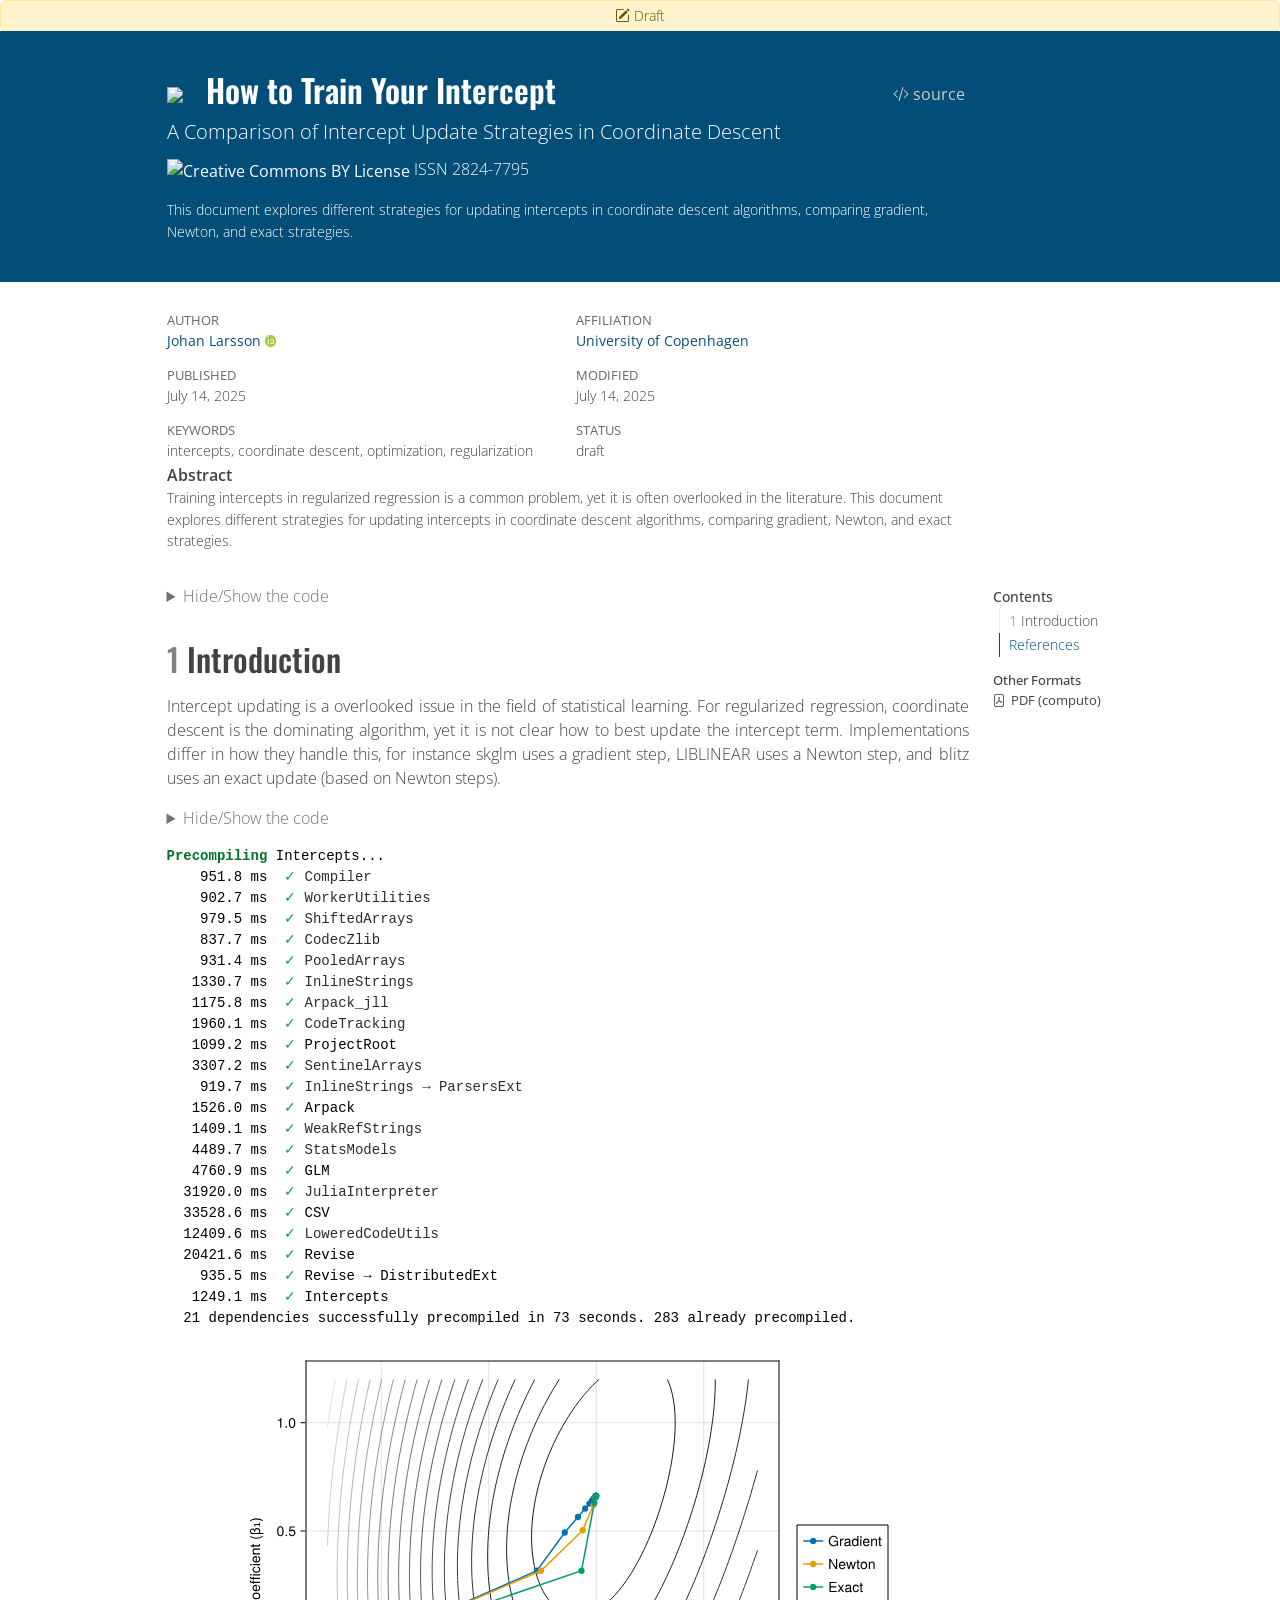
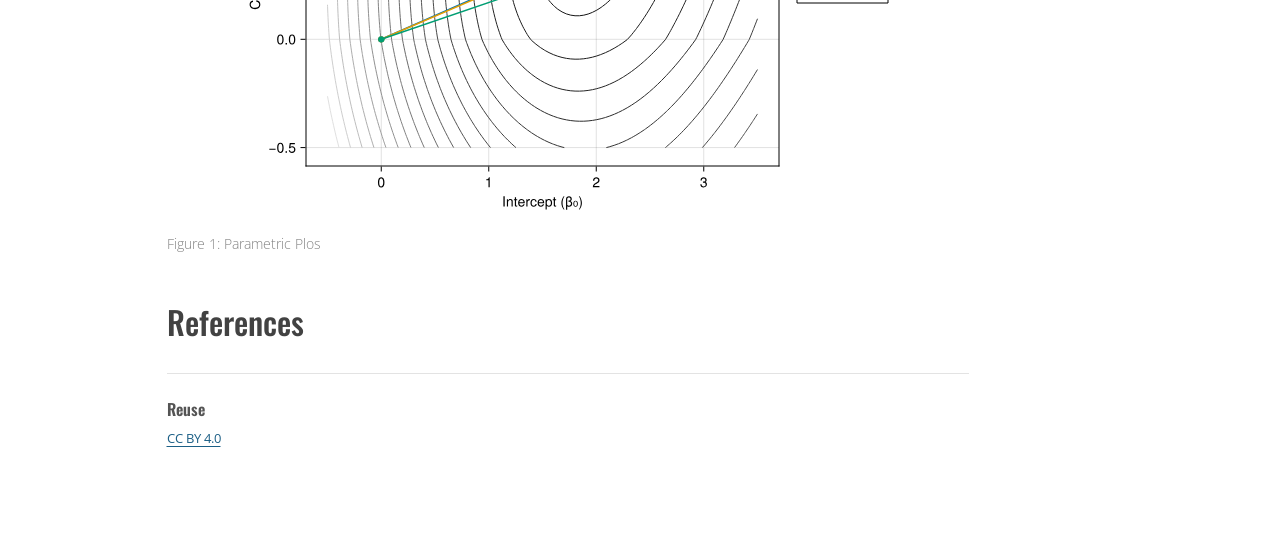
==== index.html @ a5d3935c "Built site for gh-pages" ====
<!DOCTYPE html>
<html xmlns="http://www.w3.org/1999/xhtml" lang="en" xml:lang="en"><head>

<meta charset="utf-8">
<meta name="generator" content="quarto-1.8.16">

<meta name="viewport" content="width=device-width, initial-scale=1.0, user-scalable=yes">

<meta name="author" content="Johan Larsson">
<meta name="dcterms.date" content="2025-07-14">
<meta name="keywords" content="intercepts, coordinate descent, optimization, regularization">
<meta name="description" content="This document explores different strategies for updating intercepts in coordinate descent algorithms, comparing gradient, Newton, and exact strategies.">

<title>How to Train Your Intercept</title>
<style>
code{white-space: pre-wrap;}
span.smallcaps{font-variant: small-caps;}
div.columns{display: flex; gap: min(4vw, 1.5em);}
div.column{flex: auto; overflow-x: auto;}
div.hanging-indent{margin-left: 1.5em; text-indent: -1.5em;}
ul.task-list{list-style: none;}
ul.task-list li input[type="checkbox"] {
  width: 0.8em;
  margin: 0 0.8em 0.2em -1em; /* quarto-specific, see https://github.com/quarto-dev/quarto-cli/issues/4556 */ 
  vertical-align: middle;
}
/* CSS for syntax highlighting */
html { -webkit-text-size-adjust: 100%; }
pre > code.sourceCode { white-space: pre; position: relative; }
pre > code.sourceCode > span { display: inline-block; line-height: 1.25; }
pre > code.sourceCode > span:empty { height: 1.2em; }
.sourceCode { overflow: visible; }
code.sourceCode > span { color: inherit; text-decoration: inherit; }
div.sourceCode { margin: 1em 0; }
pre.sourceCode { margin: 0; }
@media screen {
div.sourceCode { overflow: auto; }
}
@media print {
pre > code.sourceCode { white-space: pre-wrap; }
pre > code.sourceCode > span { text-indent: -5em; padding-left: 5em; }
}
pre.numberSource code
  { counter-reset: source-line 0; }
pre.numberSource code > span
  { position: relative; left: -4em; counter-increment: source-line; }
pre.numberSource code > span > a:first-child::before
  { content: counter(source-line);
    position: relative; left: -1em; text-align: right; vertical-align: baseline;
    border: none; display: inline-block;
    -webkit-touch-callout: none; -webkit-user-select: none;
    -khtml-user-select: none; -moz-user-select: none;
    -ms-user-select: none; user-select: none;
    padding: 0 4px; width: 4em;
  }
pre.numberSource { margin-left: 3em;  padding-left: 4px; }
div.sourceCode
  {   }
@media screen {
pre > code.sourceCode > span > a:first-child::before { text-decoration: underline; }
}
/* CSS for citations */
div.csl-bib-body { }
div.csl-entry {
  clear: both;
}
.hanging-indent div.csl-entry {
  margin-left:2em;
  text-indent:-2em;
}
div.csl-left-margin {
  min-width:2em;
  float:left;
}
div.csl-right-inline {
  margin-left:2em;
  padding-left:1em;
}
div.csl-indent {
  margin-left: 2em;
}</style>


<script src="intercepts_files/libs/clipboard/clipboard.min.js"></script>
<script src="intercepts_files/libs/quarto-html/quarto.js" type="module"></script>
<script src="intercepts_files/libs/quarto-html/tabsets/tabsets.js" type="module"></script>
<script src="intercepts_files/libs/quarto-html/axe/axe-check.js" type="module"></script>
<script src="intercepts_files/libs/quarto-html/popper.min.js"></script>
<script src="intercepts_files/libs/quarto-html/tippy.umd.min.js"></script>
<script src="intercepts_files/libs/quarto-html/anchor.min.js"></script>
<link href="intercepts_files/libs/quarto-html/tippy.css" rel="stylesheet">
<link href="intercepts_files/libs/quarto-html/quarto-syntax-highlighting-48a67b8a3f4081896fa7798b81e7b76c.css" rel="stylesheet" id="quarto-text-highlighting-styles">
<script src="intercepts_files/libs/bootstrap/bootstrap.min.js"></script>
<link href="intercepts_files/libs/bootstrap/bootstrap-icons.css" rel="stylesheet">
<link href="intercepts_files/libs/bootstrap/bootstrap-320991a77a9b59430931c04b4b87aa95.min.css" rel="stylesheet" append-hash="true" id="quarto-bootstrap" data-mode="light">
<script src="intercepts_files/libs/quarto-contrib/pseudocode-2.4.1/pseudocode.min.js"></script>
<link href="intercepts_files/libs/quarto-contrib/pseudocode-2.4.1/pseudocode.min.css" rel="stylesheet">
<style>

      .quarto-title-block .quarto-title-banner h1,
      .quarto-title-block .quarto-title-banner h2,
      .quarto-title-block .quarto-title-banner h3,
      .quarto-title-block .quarto-title-banner h4,
      .quarto-title-block .quarto-title-banner h5,
      .quarto-title-block .quarto-title-banner h6
      {
        color: #FFFFFF;
      }

      .quarto-title-block .quarto-title-banner {
        color: #FFFFFF;
background: #034E79;
      }
</style>
<meta name="quarto:status" content="draft">


</head>

<body class="quarto-light"><div id="quarto-draft-alert" class="alert alert-warning"><i class="bi bi-pencil-square"></i>Draft</div>

<header id="title-block-header" class="quarto-title-block default page-columns page-full">
  
  <div class="quarto-title-banner page-columns page-full">
    <div class="quarto-title column-body">
      <div class="quarto-title-block"><div><h1 class="title"><a href="https://computo-journal.org">
        <img src="logo_notext_white.png" height="60px">
      </a> &nbsp; How to Train Your Intercept</h1><button type="button" class="btn code-tools-button" id="quarto-code-tools-source"><i class="bi"></i> source</button></div></div>
            <p class="subtitle lead">A Comparison of Intercept Update Strategies in Coordinate Descent</p>
            <p><a href="http://creativecommons.org/licenses/by/4.0/"><img src="https://i.creativecommons.org/l/by/4.0/80x15.png" alt="Creative Commons BY License"></a>
ISSN 2824-7795</p>
            <div>
        <div class="description">
          <p>This document explores different strategies for updating intercepts in coordinate descent algorithms, comparing gradient, Newton, and exact strategies.</p>
        </div>
      </div>
                </div>
  </div>
    
    <div class="quarto-title-meta-author">
      <div class="quarto-title-meta-heading">Author</div>
      <div class="quarto-title-meta-heading">Affiliation</div>
          
          <div class="quarto-title-meta-contents">
        <a href="https://jolars.co">Johan Larsson</a> <a href="https://orcid.org/0000-0000-0000-0000" class="quarto-title-author-orcid"> <img src="[data-uri]"></a>
      </div>
          
          <div class="quarto-title-meta-contents">
              <p class="affiliation">
                  <a href="https://someplace.themoon.org">
                  University of Copenhagen
                  </a>
                </p>
            </div>
        </div>
                    
  <div class="quarto-title-meta">
                                
      <div>
      <div class="quarto-title-meta-heading">Published</div>
      <div class="quarto-title-meta-contents">
        <p class="date">July 14, 2025</p>
      </div>
    </div>
                                    
      <div>
      <div class="quarto-title-meta-heading">Modified</div>
      <div class="quarto-title-meta-contents">
        <p class="date-modified">July 14, 2025</p>
      </div>
    </div>
      
                  
      <div>
      <div class="quarto-title-meta-heading">Keywords</div>
      <div class="quarto-title-meta-contents">
        <p class="date">intercepts, coordinate descent, optimization, regularization</p>
      </div>
    </div>
    
    <div>
      <div class="quarto-title-meta-heading">Status</div>
      <div class="quarto-title-meta-contents">
              <p class="date">draft</p>
                  </div>
    </div>

  </div>
                                                
  <div>
    <div class="abstract">
    <div class="abstract-title">Abstract</div>
      <p>Training intercepts in regularized regression is a common problem, yet it is often overlooked in the literature. This document explores different strategies for updating intercepts in coordinate descent algorithms, comparing gradient, Newton, and exact strategies.</p>
    </div>
  </div>

  </header><div id="quarto-content" class="page-columns page-rows-contents page-layout-article">
<div id="quarto-margin-sidebar" class="sidebar margin-sidebar">
  <nav id="TOC" role="doc-toc" class="toc-active">
    <h2 id="toc-title">Contents</h2>
   
  <ul>
  <li><a href="#introduction" id="toc-introduction" class="nav-link active" data-scroll-target="#introduction"><span class="header-section-number">1</span> Introduction</a></li>
  <li><a href="#references" id="toc-references" class="nav-link" data-scroll-target="#references">References</a></li>
  </ul>
<div class="quarto-alternate-formats"><h2>Other Formats</h2><ul><li><a href="intercepts.pdf"><i class="bi bi-file-pdf"></i>PDF (computo)</a></li></ul></div></nav>
</div>
<main class="content quarto-banner-title-block" id="quarto-document-content">




<div id="setup" class="cell" data-execution_count="1">
<details class="code-fold">
<summary>Hide/Show the code</summary>
<div class="code-copy-outer-scaffold"><div class="sourceCode cell-code" id="cb1"><pre class="sourceCode julia code-with-copy"><code class="sourceCode julia"><span id="cb1-1"><a href="#cb1-1" aria-hidden="true" tabindex="-1"></a><span class="im">using</span> <span class="bu">CairoMakie</span></span>
<span id="cb1-2"><a href="#cb1-2" aria-hidden="true" tabindex="-1"></a><span class="im">using</span> <span class="bu">Random</span></span>
<span id="cb1-3"><a href="#cb1-3" aria-hidden="true" tabindex="-1"></a></span>
<span id="cb1-4"><a href="#cb1-4" aria-hidden="true" tabindex="-1"></a><span class="bu">Random</span>.<span class="fu">seed!</span>(<span class="fl">14</span>)</span></code></pre></div><button title="Copy to Clipboard" class="code-copy-button"><i class="bi"></i></button></div>
</details>
</div>
<section id="introduction" class="level1" data-number="1">
<h1 data-number="1"><span class="header-section-number">1</span> Introduction</h1>
<p>Intercept updating is a overlooked issue in the field of statistical learning. For regularized regression, coordinate descent is the dominating algorithm, yet it is not clear how to best update the intercept term. Implementations differ in how they handle this, for instance skglm uses a gradient step, LIBLINEAR uses a Newton step, and blitz uses an exact update (based on Newton steps).</p>
<div id="cell-fig-parametric" class="cell" data-fig-show="true" data-execution_count="1">
<details class="code-fold">
<summary>Hide/Show the code</summary>
<div class="code-copy-outer-scaffold"><div class="sourceCode cell-code" id="cb2"><pre class="sourceCode julia code-with-copy"><code class="sourceCode julia"><span id="cb2-1"><a href="#cb2-1" aria-hidden="true" tabindex="-1"></a><span class="im">using</span> <span class="bu">Intercepts</span></span>
<span id="cb2-2"><a href="#cb2-2" aria-hidden="true" tabindex="-1"></a><span class="im">using</span> <span class="bu">GLM</span></span>
<span id="cb2-3"><a href="#cb2-3" aria-hidden="true" tabindex="-1"></a><span class="im">using</span> <span class="bu">LinearAlgebra</span></span>
<span id="cb2-4"><a href="#cb2-4" aria-hidden="true" tabindex="-1"></a></span>
<span id="cb2-5"><a href="#cb2-5" aria-hidden="true" tabindex="-1"></a><span class="bu">Random</span>.<span class="fu">seed!</span>(<span class="fl">134</span>)</span>
<span id="cb2-6"><a href="#cb2-6" aria-hidden="true" tabindex="-1"></a>n <span class="op">=</span> <span class="fl">100</span></span>
<span id="cb2-7"><a href="#cb2-7" aria-hidden="true" tabindex="-1"></a>p <span class="op">=</span> <span class="fl">1</span></span>
<span id="cb2-8"><a href="#cb2-8" aria-hidden="true" tabindex="-1"></a>k <span class="op">=</span> <span class="fl">10</span></span>
<span id="cb2-9"><a href="#cb2-9" aria-hidden="true" tabindex="-1"></a>μ<span class="fl">0</span> <span class="op">=</span> <span class="fl">0.9</span></span>
<span id="cb2-10"><a href="#cb2-10" aria-hidden="true" tabindex="-1"></a></span>
<span id="cb2-11"><a href="#cb2-11" aria-hidden="true" tabindex="-1"></a>X, y <span class="op">=</span> <span class="fu">generatedata</span>(</span>
<span id="cb2-12"><a href="#cb2-12" aria-hidden="true" tabindex="-1"></a>  n, p; response<span class="op">=:</span>binomial, μ<span class="fl">0</span><span class="op">=</span>μ<span class="fl">0</span>, x_type<span class="op">=:</span>normal, x_density<span class="op">=</span><span class="fl">0.9</span>, ρ<span class="op">=</span><span class="fl">0.99</span>, s<span class="op">=</span>k, amplitude<span class="op">=</span><span class="fl">1</span>,</span>
<span id="cb2-13"><a href="#cb2-13" aria-hidden="true" tabindex="-1"></a>)</span>
<span id="cb2-14"><a href="#cb2-14" aria-hidden="true" tabindex="-1"></a></span>
<span id="cb2-15"><a href="#cb2-15" aria-hidden="true" tabindex="-1"></a>strategies <span class="op">=</span> [</span>
<span id="cb2-16"><a href="#cb2-16" aria-hidden="true" tabindex="-1"></a>  (strategy<span class="op">=</span><span class="fu">GradientStrategy</span>(), name<span class="op">=</span><span class="st">"Gradient"</span>),</span>
<span id="cb2-17"><a href="#cb2-17" aria-hidden="true" tabindex="-1"></a>  (strategy<span class="op">=</span><span class="fu">NewtonStrategy</span>(), name<span class="op">=</span><span class="st">"Newton"</span>),</span>
<span id="cb2-18"><a href="#cb2-18" aria-hidden="true" tabindex="-1"></a>  (strategy<span class="op">=</span><span class="fu">ExactStrategy</span>(), name<span class="op">=</span><span class="st">"Exact"</span>)</span>
<span id="cb2-19"><a href="#cb2-19" aria-hidden="true" tabindex="-1"></a>]</span>
<span id="cb2-20"><a href="#cb2-20" aria-hidden="true" tabindex="-1"></a></span>
<span id="cb2-21"><a href="#cb2-21" aria-hidden="true" tabindex="-1"></a>reg <span class="op">=</span> <span class="fl">0.2</span></span>
<span id="cb2-22"><a href="#cb2-22" aria-hidden="true" tabindex="-1"></a></span>
<span id="cb2-23"><a href="#cb2-23" aria-hidden="true" tabindex="-1"></a>results <span class="op">=</span> [</span>
<span id="cb2-24"><a href="#cb2-24" aria-hidden="true" tabindex="-1"></a>  <span class="fu">cdsolver</span>(</span>
<span id="cb2-25"><a href="#cb2-25" aria-hidden="true" tabindex="-1"></a>    X,</span>
<span id="cb2-26"><a href="#cb2-26" aria-hidden="true" tabindex="-1"></a>    y,</span>
<span id="cb2-27"><a href="#cb2-27" aria-hidden="true" tabindex="-1"></a>    reg,</span>
<span id="cb2-28"><a href="#cb2-28" aria-hidden="true" tabindex="-1"></a>    lossfun<span class="op">=</span><span class="fu">Logistic</span>(),</span>
<span id="cb2-29"><a href="#cb2-29" aria-hidden="true" tabindex="-1"></a>    intercept_strategy<span class="op">=</span>s.strategy,</span>
<span id="cb2-30"><a href="#cb2-30" aria-hidden="true" tabindex="-1"></a>    save_history<span class="op">=</span><span class="cn">true</span>,</span>
<span id="cb2-31"><a href="#cb2-31" aria-hidden="true" tabindex="-1"></a>  ) for s <span class="kw">in</span> strategies</span>
<span id="cb2-32"><a href="#cb2-32" aria-hidden="true" tabindex="-1"></a>]</span>
<span id="cb2-33"><a href="#cb2-33" aria-hidden="true" tabindex="-1"></a></span>
<span id="cb2-34"><a href="#cb2-34" aria-hidden="true" tabindex="-1"></a>λ <span class="op">=</span> results[<span class="fl">1</span>].λ</span>
<span id="cb2-35"><a href="#cb2-35" aria-hidden="true" tabindex="-1"></a></span>
<span id="cb2-36"><a href="#cb2-36" aria-hidden="true" tabindex="-1"></a>β<span class="fl">0</span> <span class="op">=</span> <span class="fu">range</span>(<span class="op">-</span><span class="fl">0.5</span>, <span class="fl">3.5</span>, length<span class="op">=</span><span class="fl">100</span>)</span>
<span id="cb2-37"><a href="#cb2-37" aria-hidden="true" tabindex="-1"></a>β <span class="op">=</span> <span class="fu">range</span>(<span class="op">-</span><span class="fl">0.5</span>, <span class="fl">1.2</span>, length<span class="op">=</span><span class="fl">100</span>)</span>
<span id="cb2-38"><a href="#cb2-38" aria-hidden="true" tabindex="-1"></a>grid <span class="op">=</span> [(b0, b) for b0 <span class="kw">in</span> β<span class="fl">0</span>, b <span class="kw">in</span> β]</span>
<span id="cb2-39"><a href="#cb2-39" aria-hidden="true" tabindex="-1"></a></span>
<span id="cb2-40"><a href="#cb2-40" aria-hidden="true" tabindex="-1"></a>primal_values <span class="op">=</span> <span class="fu">zeros</span>(<span class="fu">size</span>(grid))</span>
<span id="cb2-41"><a href="#cb2-41" aria-hidden="true" tabindex="-1"></a></span>
<span id="cb2-42"><a href="#cb2-42" aria-hidden="true" tabindex="-1"></a><span class="cf">for</span> (i, (b0, b)) <span class="kw">in</span> <span class="fu">enumerate</span>(grid)</span>
<span id="cb2-43"><a href="#cb2-43" aria-hidden="true" tabindex="-1"></a>  η <span class="op">=</span> b0 <span class="op">.+</span> X[<span class="op">:</span>, <span class="fl">1</span>] <span class="op">*</span> b</span>
<span id="cb2-44"><a href="#cb2-44" aria-hidden="true" tabindex="-1"></a>  primal_values[i] <span class="op">=</span> <span class="fu">loss</span>(<span class="fu">Logistic</span>(), η, y) <span class="op">+</span> λ <span class="op">*</span> <span class="fu">abs</span>(b)</span>
<span id="cb2-45"><a href="#cb2-45" aria-hidden="true" tabindex="-1"></a><span class="cf">end</span></span>
<span id="cb2-46"><a href="#cb2-46" aria-hidden="true" tabindex="-1"></a></span>
<span id="cb2-47"><a href="#cb2-47" aria-hidden="true" tabindex="-1"></a>fig <span class="op">=</span> <span class="fu">Figure</span>()</span>
<span id="cb2-48"><a href="#cb2-48" aria-hidden="true" tabindex="-1"></a>ax <span class="op">=</span> <span class="fu">Axis</span>(</span>
<span id="cb2-49"><a href="#cb2-49" aria-hidden="true" tabindex="-1"></a>  fig[<span class="fl">1</span>, <span class="fl">1</span>],</span>
<span id="cb2-50"><a href="#cb2-50" aria-hidden="true" tabindex="-1"></a>  xlabel<span class="op">=</span><span class="st">"Intercept (β₀)"</span>,</span>
<span id="cb2-51"><a href="#cb2-51" aria-hidden="true" tabindex="-1"></a>  ylabel<span class="op">=</span><span class="st">"Coefficient (β₁)"</span>,</span>
<span id="cb2-52"><a href="#cb2-52" aria-hidden="true" tabindex="-1"></a>)</span>
<span id="cb2-53"><a href="#cb2-53" aria-hidden="true" tabindex="-1"></a></span>
<span id="cb2-54"><a href="#cb2-54" aria-hidden="true" tabindex="-1"></a>levels <span class="op">=</span> <span class="fu">geomspace</span>(<span class="fu">minimum</span>(primal_values), <span class="fu">maximum</span>(primal_values), <span class="fl">20</span>)</span>
<span id="cb2-55"><a href="#cb2-55" aria-hidden="true" tabindex="-1"></a></span>
<span id="cb2-56"><a href="#cb2-56" aria-hidden="true" tabindex="-1"></a><span class="fu">contour!</span>(β<span class="fl">0</span>, β, primal_values, levels<span class="op">=</span>levels, colormap<span class="op">=:</span>grays)</span>
<span id="cb2-57"><a href="#cb2-57" aria-hidden="true" tabindex="-1"></a></span>
<span id="cb2-58"><a href="#cb2-58" aria-hidden="true" tabindex="-1"></a><span class="cf">for</span> (res, s) <span class="kw">in</span> <span class="fu">zip</span>(results, strategies)</span>
<span id="cb2-59"><a href="#cb2-59" aria-hidden="true" tabindex="-1"></a>  <span class="fu">scatterlines!</span>(res.intercepts, <span class="fu">dropdims</span>(res.coefs, dims<span class="op">=</span><span class="fl">1</span>), label<span class="op">=</span>s.name)</span>
<span id="cb2-60"><a href="#cb2-60" aria-hidden="true" tabindex="-1"></a><span class="cf">end</span></span>
<span id="cb2-61"><a href="#cb2-61" aria-hidden="true" tabindex="-1"></a></span>
<span id="cb2-62"><a href="#cb2-62" aria-hidden="true" tabindex="-1"></a>fig[<span class="fl">1</span>, <span class="fl">2</span>] <span class="op">=</span> <span class="fu">Legend</span>(fig, ax)</span>
<span id="cb2-63"><a href="#cb2-63" aria-hidden="true" tabindex="-1"></a></span>
<span id="cb2-64"><a href="#cb2-64" aria-hidden="true" tabindex="-1"></a>fig</span></code></pre></div><button title="Copy to Clipboard" class="code-copy-button"><i class="bi"></i></button></div>
</details>
<div class="cell-output cell-output-stdout">
<div class="ansi-escaped-output">
<pre><span class="ansi-bright-green-fg ansi-bold">Precompiling</span> Intercepts...
    951.8 ms<span class="ansi-green-fg">  ✓ </span><span class="ansi-bright-black-fg">Compiler</span>
    902.7 ms<span class="ansi-green-fg">  ✓ </span><span class="ansi-bright-black-fg">WorkerUtilities</span>
    979.5 ms<span class="ansi-green-fg">  ✓ </span><span class="ansi-bright-black-fg">ShiftedArrays</span>
    837.7 ms<span class="ansi-green-fg">  ✓ </span><span class="ansi-bright-black-fg">CodecZlib</span>
    931.4 ms<span class="ansi-green-fg">  ✓ </span><span class="ansi-bright-black-fg">PooledArrays</span>
   1330.7 ms<span class="ansi-green-fg">  ✓ </span><span class="ansi-bright-black-fg">InlineStrings</span>
   1175.8 ms<span class="ansi-green-fg">  ✓ </span><span class="ansi-bright-black-fg">Arpack_jll</span>
   1960.1 ms<span class="ansi-green-fg">  ✓ </span><span class="ansi-bright-black-fg">CodeTracking</span>
   1099.2 ms<span class="ansi-green-fg">  ✓ </span>ProjectRoot
   3307.2 ms<span class="ansi-green-fg">  ✓ </span><span class="ansi-bright-black-fg">SentinelArrays</span>
    919.7 ms<span class="ansi-green-fg">  ✓ </span><span class="ansi-bright-black-fg">InlineStrings → ParsersExt</span>
   1526.0 ms<span class="ansi-green-fg">  ✓ </span>Arpack
   1409.1 ms<span class="ansi-green-fg">  ✓ </span><span class="ansi-bright-black-fg">WeakRefStrings</span>
   4489.7 ms<span class="ansi-green-fg">  ✓ </span><span class="ansi-bright-black-fg">StatsModels</span>
   4760.9 ms<span class="ansi-green-fg">  ✓ </span>GLM
  31920.0 ms<span class="ansi-green-fg">  ✓ </span><span class="ansi-bright-black-fg">JuliaInterpreter</span>
  33528.6 ms<span class="ansi-green-fg">  ✓ </span>CSV
  12409.6 ms<span class="ansi-green-fg">  ✓ </span><span class="ansi-bright-black-fg">LoweredCodeUtils</span>
  20421.6 ms<span class="ansi-green-fg">  ✓ </span>Revise
    935.5 ms<span class="ansi-green-fg">  ✓ </span>Revise → DistributedExt
   1249.1 ms<span class="ansi-green-fg">  ✓ </span>Intercepts
  21 dependencies successfully precompiled in 73 seconds. 283 already precompiled.
</pre>
</div>
</div>
<div class="cell-output cell-output-display" data-execution_count="1">
<div id="fig-parametric" class="quarto-float quarto-figure quarto-figure-center anchored">
<figure class="quarto-float quarto-float-fig figure">
<div aria-describedby="fig-parametric-caption-0ceaefa1-69ba-4598-a22c-09a6ac19f8ca">
<img src="intercepts_files/figure-html/fig-parametric-output-2.svg" class="img-fluid figure-img">
</div>
<figcaption class="quarto-float-caption-bottom quarto-float-caption quarto-float-fig" id="fig-parametric-caption-0ceaefa1-69ba-4598-a22c-09a6ac19f8ca">
Figure&nbsp;1: Parametric Plos
</figcaption>
</figure>
</div>
</div>
</div>
</section>
<section id="references" class="level1 unnumbered">
<h1 class="unnumbered">References</h1>
<div id="refs" role="list">

</div>
<!-- -->

</section>

<div id="quarto-appendix" class="default"><section class="quarto-appendix-contents" id="quarto-reuse"><h2 class="anchored quarto-appendix-heading">Reuse</h2><div class="quarto-appendix-contents"><div><a rel="license" href="https://creativecommons.org/licenses/by/4.0/">CC BY 4.0</a></div></div></section></div></main>
<!-- /main column -->
<script id="quarto-html-after-body" type="application/javascript">
  window.document.addEventListener("DOMContentLoaded", function (event) {
    const icon = "";
    const anchorJS = new window.AnchorJS();
    anchorJS.options = {
      placement: 'right',
      icon: icon
    };
    anchorJS.add('.anchored');
    const isCodeAnnotation = (el) => {
      for (const clz of el.classList) {
        if (clz.startsWith('code-annotation-')) {                     
          return true;
        }
      }
      return false;
    }
    const onCopySuccess = function(e) {
      // button target
      const button = e.trigger;
      // don't keep focus
      button.blur();
      // flash "checked"
      button.classList.add('code-copy-button-checked');
      var currentTitle = button.getAttribute("title");
      button.setAttribute("title", "Copied!");
      let tooltip;
      if (window.bootstrap) {
        button.setAttribute("data-bs-toggle", "tooltip");
        button.setAttribute("data-bs-placement", "left");
        button.setAttribute("data-bs-title", "Copied!");
        tooltip = new bootstrap.Tooltip(button, 
          { trigger: "manual", 
            customClass: "code-copy-button-tooltip",
            offset: [0, -8]});
        tooltip.show();    
      }
      setTimeout(function() {
        if (tooltip) {
          tooltip.hide();
          button.removeAttribute("data-bs-title");
          button.removeAttribute("data-bs-toggle");
          button.removeAttribute("data-bs-placement");
        }
        button.setAttribute("title", currentTitle);
        button.classList.remove('code-copy-button-checked');
      }, 1000);
      // clear code selection
      e.clearSelection();
    }
    const getTextToCopy = function(trigger) {
        const codeEl = trigger.previousElementSibling.cloneNode(true);
        for (const childEl of codeEl.children) {
          if (isCodeAnnotation(childEl)) {
            childEl.remove();
          }
        }
        return codeEl.innerText;
    }
    const clipboard = new window.ClipboardJS('.code-copy-button:not([data-in-quarto-modal])', {
      text: getTextToCopy
    });
    clipboard.on('success', onCopySuccess);
    if (window.document.getElementById('quarto-embedded-source-code-modal')) {
      const clipboardModal = new window.ClipboardJS('.code-copy-button[data-in-quarto-modal]', {
        text: getTextToCopy,
        container: window.document.getElementById('quarto-embedded-source-code-modal')
      });
      clipboardModal.on('success', onCopySuccess);
    }
    const viewSource = window.document.getElementById('quarto-view-source') ||
                       window.document.getElementById('quarto-code-tools-source');
    if (viewSource) {
      const sourceUrl = viewSource.getAttribute("data-quarto-source-url");
      viewSource.addEventListener("click", function(e) {
        if (sourceUrl) {
          // rstudio viewer pane
          if (/\bcapabilities=\b/.test(window.location)) {
            window.open(sourceUrl);
          } else {
            window.location.href = sourceUrl;
          }
        } else {
          const modal = new bootstrap.Modal(document.getElementById('quarto-embedded-source-code-modal'));
          modal.show();
        }
        return false;
      });
    }
    function toggleCodeHandler(show) {
      return function(e) {
        const detailsSrc = window.document.querySelectorAll(".cell > details > .sourceCode");
        for (let i=0; i<detailsSrc.length; i++) {
          const details = detailsSrc[i].parentElement;
          if (show) {
            details.open = true;
          } else {
            details.removeAttribute("open");
          }
        }
        const cellCodeDivs = window.document.querySelectorAll(".cell > .sourceCode");
        const fromCls = show ? "hidden" : "unhidden";
        const toCls = show ? "unhidden" : "hidden";
        for (let i=0; i<cellCodeDivs.length; i++) {
          const codeDiv = cellCodeDivs[i];
          if (codeDiv.classList.contains(fromCls)) {
            codeDiv.classList.remove(fromCls);
            codeDiv.classList.add(toCls);
          } 
        }
        return false;
      }
    }
    const hideAllCode = window.document.getElementById("quarto-hide-all-code");
    if (hideAllCode) {
      hideAllCode.addEventListener("click", toggleCodeHandler(false));
    }
    const showAllCode = window.document.getElementById("quarto-show-all-code");
    if (showAllCode) {
      showAllCode.addEventListener("click", toggleCodeHandler(true));
    }
      var localhostRegex = new RegExp(/^(?:http|https):\/\/localhost\:?[0-9]*\//);
      var mailtoRegex = new RegExp(/^mailto:/);
        var filterRegex = new RegExp('/' + window.location.host + '/');
      var isInternal = (href) => {
          return filterRegex.test(href) || localhostRegex.test(href) || mailtoRegex.test(href);
      }
      // Inspect non-navigation links and adorn them if external
     var links = window.document.querySelectorAll('a[href]:not(.nav-link):not(.navbar-brand):not(.toc-action):not(.sidebar-link):not(.sidebar-item-toggle):not(.pagination-link):not(.no-external):not([aria-hidden]):not(.dropdown-item):not(.quarto-navigation-tool):not(.about-link)');
      for (var i=0; i<links.length; i++) {
        const link = links[i];
        if (!isInternal(link.href)) {
          // undo the damage that might have been done by quarto-nav.js in the case of
          // links that we want to consider external
          if (link.dataset.originalHref !== undefined) {
            link.href = link.dataset.originalHref;
          }
            // target, if specified
            link.setAttribute("target", "_blank");
            if (link.getAttribute("rel") === null) {
              link.setAttribute("rel", "noopener");
            }
        }
      }
    function tippyHover(el, contentFn, onTriggerFn, onUntriggerFn) {
      const config = {
        allowHTML: true,
        maxWidth: 500,
        delay: 100,
        arrow: false,
        appendTo: function(el) {
            return el.parentElement;
        },
        interactive: true,
        interactiveBorder: 10,
        theme: 'quarto',
        placement: 'bottom-start',
      };
      if (contentFn) {
        config.content = contentFn;
      }
      if (onTriggerFn) {
        config.onTrigger = onTriggerFn;
      }
      if (onUntriggerFn) {
        config.onUntrigger = onUntriggerFn;
      }
      window.tippy(el, config); 
    }
    const noterefs = window.document.querySelectorAll('a[role="doc-noteref"]');
    for (var i=0; i<noterefs.length; i++) {
      const ref = noterefs[i];
      tippyHover(ref, function() {
        // use id or data attribute instead here
        let href = ref.getAttribute('data-footnote-href') || ref.getAttribute('href');
        try { href = new URL(href).hash; } catch {}
        const id = href.replace(/^#\/?/, "");
        const note = window.document.getElementById(id);
        if (note) {
          return note.innerHTML;
        } else {
          return "";
        }
      });
    }
    const xrefs = window.document.querySelectorAll('a.quarto-xref');
    const processXRef = (id, note) => {
      // Strip column container classes
      const stripColumnClz = (el) => {
        el.classList.remove("page-full", "page-columns");
        if (el.children) {
          for (const child of el.children) {
            stripColumnClz(child);
          }
        }
      }
      stripColumnClz(note)
      if (id === null || id.startsWith('sec-')) {
        // Special case sections, only their first couple elements
        const container = document.createElement("div");
        if (note.children && note.children.length > 2) {
          container.appendChild(note.children[0].cloneNode(true));
          for (let i = 1; i < note.children.length; i++) {
            const child = note.children[i];
            if (child.tagName === "P" && child.innerText === "") {
              continue;
            } else {
              container.appendChild(child.cloneNode(true));
              break;
            }
          }
          if (window.Quarto?.typesetMath) {
            window.Quarto.typesetMath(container);
          }
          return container.innerHTML
        } else {
          if (window.Quarto?.typesetMath) {
            window.Quarto.typesetMath(note);
          }
          return note.innerHTML;
        }
      } else {
        // Remove any anchor links if they are present
        const anchorLink = note.querySelector('a.anchorjs-link');
        if (anchorLink) {
          anchorLink.remove();
        }
        if (window.Quarto?.typesetMath) {
          window.Quarto.typesetMath(note);
        }
        if (note.classList.contains("callout")) {
          return note.outerHTML;
        } else {
          return note.innerHTML;
        }
      }
    }
    for (var i=0; i<xrefs.length; i++) {
      const xref = xrefs[i];
      tippyHover(xref, undefined, function(instance) {
        instance.disable();
        let url = xref.getAttribute('href');
        let hash = undefined; 
        if (url.startsWith('#')) {
          hash = url;
        } else {
          try { hash = new URL(url).hash; } catch {}
        }
        if (hash) {
          const id = hash.replace(/^#\/?/, "");
          const note = window.document.getElementById(id);
          if (note !== null) {
            try {
              const html = processXRef(id, note.cloneNode(true));
              instance.setContent(html);
            } finally {
              instance.enable();
              instance.show();
            }
          } else {
            // See if we can fetch this
            fetch(url.split('#')[0])
            .then(res => res.text())
            .then(html => {
              const parser = new DOMParser();
              const htmlDoc = parser.parseFromString(html, "text/html");
              const note = htmlDoc.getElementById(id);
              if (note !== null) {
                const html = processXRef(id, note);
                instance.setContent(html);
              } 
            }).finally(() => {
              instance.enable();
              instance.show();
            });
          }
        } else {
          // See if we can fetch a full url (with no hash to target)
          // This is a special case and we should probably do some content thinning / targeting
          fetch(url)
          .then(res => res.text())
          .then(html => {
            const parser = new DOMParser();
            const htmlDoc = parser.parseFromString(html, "text/html");
            const note = htmlDoc.querySelector('main.content');
            if (note !== null) {
              // This should only happen for chapter cross references
              // (since there is no id in the URL)
              // remove the first header
              if (note.children.length > 0 && note.children[0].tagName === "HEADER") {
                note.children[0].remove();
              }
              const html = processXRef(null, note);
              instance.setContent(html);
            } 
          }).finally(() => {
            instance.enable();
            instance.show();
          });
        }
      }, function(instance) {
      });
    }
        let selectedAnnoteEl;
        const selectorForAnnotation = ( cell, annotation) => {
          let cellAttr = 'data-code-cell="' + cell + '"';
          let lineAttr = 'data-code-annotation="' +  annotation + '"';
          const selector = 'span[' + cellAttr + '][' + lineAttr + ']';
          return selector;
        }
        const selectCodeLines = (annoteEl) => {
          const doc = window.document;
          const targetCell = annoteEl.getAttribute("data-target-cell");
          const targetAnnotation = annoteEl.getAttribute("data-target-annotation");
          const annoteSpan = window.document.querySelector(selectorForAnnotation(targetCell, targetAnnotation));
          const lines = annoteSpan.getAttribute("data-code-lines").split(",");
          const lineIds = lines.map((line) => {
            return targetCell + "-" + line;
          })
          let top = null;
          let height = null;
          let parent = null;
          if (lineIds.length > 0) {
              //compute the position of the single el (top and bottom and make a div)
              const el = window.document.getElementById(lineIds[0]);
              top = el.offsetTop;
              height = el.offsetHeight;
              parent = el.parentElement.parentElement;
            if (lineIds.length > 1) {
              const lastEl = window.document.getElementById(lineIds[lineIds.length - 1]);
              const bottom = lastEl.offsetTop + lastEl.offsetHeight;
              height = bottom - top;
            }
            if (top !== null && height !== null && parent !== null) {
              // cook up a div (if necessary) and position it 
              let div = window.document.getElementById("code-annotation-line-highlight");
              if (div === null) {
                div = window.document.createElement("div");
                div.setAttribute("id", "code-annotation-line-highlight");
                div.style.position = 'absolute';
                parent.appendChild(div);
              }
              div.style.top = top - 2 + "px";
              div.style.height = height + 4 + "px";
              div.style.left = 0;
              let gutterDiv = window.document.getElementById("code-annotation-line-highlight-gutter");
              if (gutterDiv === null) {
                gutterDiv = window.document.createElement("div");
                gutterDiv.setAttribute("id", "code-annotation-line-highlight-gutter");
                gutterDiv.style.position = 'absolute';
                const codeCell = window.document.getElementById(targetCell);
                const gutter = codeCell.querySelector('.code-annotation-gutter');
                gutter.appendChild(gutterDiv);
              }
              gutterDiv.style.top = top - 2 + "px";
              gutterDiv.style.height = height + 4 + "px";
            }
            selectedAnnoteEl = annoteEl;
          }
        };
        const unselectCodeLines = () => {
          const elementsIds = ["code-annotation-line-highlight", "code-annotation-line-highlight-gutter"];
          elementsIds.forEach((elId) => {
            const div = window.document.getElementById(elId);
            if (div) {
              div.remove();
            }
          });
          selectedAnnoteEl = undefined;
        };
          // Handle positioning of the toggle
      window.addEventListener(
        "resize",
        throttle(() => {
          elRect = undefined;
          if (selectedAnnoteEl) {
            selectCodeLines(selectedAnnoteEl);
          }
        }, 10)
      );
      function throttle(fn, ms) {
      let throttle = false;
      let timer;
        return (...args) => {
          if(!throttle) { // first call gets through
              fn.apply(this, args);
              throttle = true;
          } else { // all the others get throttled
              if(timer) clearTimeout(timer); // cancel #2
              timer = setTimeout(() => {
                fn.apply(this, args);
                timer = throttle = false;
              }, ms);
          }
        };
      }
        // Attach click handler to the DT
        const annoteDls = window.document.querySelectorAll('dt[data-target-cell]');
        for (const annoteDlNode of annoteDls) {
          annoteDlNode.addEventListener('click', (event) => {
            const clickedEl = event.target;
            if (clickedEl !== selectedAnnoteEl) {
              unselectCodeLines();
              const activeEl = window.document.querySelector('dt[data-target-cell].code-annotation-active');
              if (activeEl) {
                activeEl.classList.remove('code-annotation-active');
              }
              selectCodeLines(clickedEl);
              clickedEl.classList.add('code-annotation-active');
            } else {
              // Unselect the line
              unselectCodeLines();
              clickedEl.classList.remove('code-annotation-active');
            }
          });
        }
    const findCites = (el) => {
      const parentEl = el.parentElement;
      if (parentEl) {
        const cites = parentEl.dataset.cites;
        if (cites) {
          return {
            el,
            cites: cites.split(' ')
          };
        } else {
          return findCites(el.parentElement)
        }
      } else {
        return undefined;
      }
    };
    var bibliorefs = window.document.querySelectorAll('a[role="doc-biblioref"]');
    for (var i=0; i<bibliorefs.length; i++) {
      const ref = bibliorefs[i];
      const citeInfo = findCites(ref);
      if (citeInfo) {
        tippyHover(citeInfo.el, function() {
          var popup = window.document.createElement('div');
          citeInfo.cites.forEach(function(cite) {
            var citeDiv = window.document.createElement('div');
            citeDiv.classList.add('hanging-indent');
            citeDiv.classList.add('csl-entry');
            var biblioDiv = window.document.getElementById('ref-' + cite);
            if (biblioDiv) {
              citeDiv.innerHTML = biblioDiv.innerHTML;
            }
            popup.appendChild(citeDiv);
          });
          return popup.innerHTML;
        });
      }
    }
  });
  </script><div class="modal fade" id="quarto-embedded-source-code-modal" tabindex="-1" aria-labelledby="quarto-embedded-source-code-modal-label" aria-hidden="true"><div class="modal-dialog modal-dialog-scrollable"><div class="modal-content"><div class="modal-header"><h5 class="modal-title" id="quarto-embedded-source-code-modal-label">Source Code</h5><button class="btn-close" data-bs-dismiss="modal"></button></div><div class="modal-body"><div class="">
<div class="code-copy-outer-scaffold"><div class="sourceCode" id="cb3" data-shortcodes="false"><pre class="sourceCode markdown code-with-copy"><code class="sourceCode markdown"><span id="cb3-1"><a href="#cb3-1" aria-hidden="true" tabindex="-1"></a><span class="co">---</span></span>
<span id="cb3-2"><a href="#cb3-2" aria-hidden="true" tabindex="-1"></a><span class="an">title:</span><span class="co"> "How to Train Your Intercept"</span></span>
<span id="cb3-3"><a href="#cb3-3" aria-hidden="true" tabindex="-1"></a><span class="an">subtitle:</span><span class="co"> "A Comparison of Intercept Update Strategies in Coordinate Descent"</span></span>
<span id="cb3-4"><a href="#cb3-4" aria-hidden="true" tabindex="-1"></a><span class="an">author:</span></span>
<span id="cb3-5"><a href="#cb3-5" aria-hidden="true" tabindex="-1"></a><span class="co">  - name: Johan Larsson</span></span>
<span id="cb3-6"><a href="#cb3-6" aria-hidden="true" tabindex="-1"></a><span class="co">    corresponding: true</span></span>
<span id="cb3-7"><a href="#cb3-7" aria-hidden="true" tabindex="-1"></a><span class="co">    email: jola@math.ku.dk</span></span>
<span id="cb3-8"><a href="#cb3-8" aria-hidden="true" tabindex="-1"></a><span class="co">    url: https://jolars.co</span></span>
<span id="cb3-9"><a href="#cb3-9" aria-hidden="true" tabindex="-1"></a><span class="co">    orcid: 0000-0000-0000-0000</span></span>
<span id="cb3-10"><a href="#cb3-10" aria-hidden="true" tabindex="-1"></a><span class="co">    affiliations:</span></span>
<span id="cb3-11"><a href="#cb3-11" aria-hidden="true" tabindex="-1"></a><span class="co">      - name: University of Copenhagen</span></span>
<span id="cb3-12"><a href="#cb3-12" aria-hidden="true" tabindex="-1"></a><span class="co">        department: Department of Mathematical Sciences</span></span>
<span id="cb3-13"><a href="#cb3-13" aria-hidden="true" tabindex="-1"></a><span class="co">        url: https://someplace.themoon.org</span></span>
<span id="cb3-14"><a href="#cb3-14" aria-hidden="true" tabindex="-1"></a><span class="an">date:</span><span class="co"> last-modified</span></span>
<span id="cb3-15"><a href="#cb3-15" aria-hidden="true" tabindex="-1"></a><span class="an">date-modified:</span><span class="co"> last-modified</span></span>
<span id="cb3-16"><a href="#cb3-16" aria-hidden="true" tabindex="-1"></a><span class="an">description:</span><span class="co"> |</span></span>
<span id="cb3-17"><a href="#cb3-17" aria-hidden="true" tabindex="-1"></a><span class="co">  This document explores different strategies for updating intercepts in</span></span>
<span id="cb3-18"><a href="#cb3-18" aria-hidden="true" tabindex="-1"></a><span class="co">  coordinate descent algorithms, comparing gradient, Newton, and exact strategies.</span></span>
<span id="cb3-19"><a href="#cb3-19" aria-hidden="true" tabindex="-1"></a><span class="an">abstract:</span><span class="co"> &gt;+</span></span>
<span id="cb3-20"><a href="#cb3-20" aria-hidden="true" tabindex="-1"></a><span class="co">  Training intercepts in regularized regression is a common problem, yet</span></span>
<span id="cb3-21"><a href="#cb3-21" aria-hidden="true" tabindex="-1"></a><span class="co">  it is often overlooked in the literature. This document explores different</span></span>
<span id="cb3-22"><a href="#cb3-22" aria-hidden="true" tabindex="-1"></a><span class="co">  strategies for updating intercepts in coordinate descent algorithms, comparing</span></span>
<span id="cb3-23"><a href="#cb3-23" aria-hidden="true" tabindex="-1"></a><span class="co">  gradient, Newton, and exact strategies.</span></span>
<span id="cb3-24"><a href="#cb3-24" aria-hidden="true" tabindex="-1"></a><span class="an">keywords:</span><span class="co"> [intercepts, coordinate descent, optimization, regularization]</span></span>
<span id="cb3-25"><a href="#cb3-25" aria-hidden="true" tabindex="-1"></a><span class="an">bibliography:</span><span class="co"> references.bib</span></span>
<span id="cb3-26"><a href="#cb3-26" aria-hidden="true" tabindex="-1"></a><span class="an">github-user:</span><span class="co"> jolars</span></span>
<span id="cb3-27"><a href="#cb3-27" aria-hidden="true" tabindex="-1"></a><span class="an">repo:</span><span class="co"> "template-computo-julia"</span></span>
<span id="cb3-28"><a href="#cb3-28" aria-hidden="true" tabindex="-1"></a><span class="an">draft:</span><span class="co"> true</span></span>
<span id="cb3-29"><a href="#cb3-29" aria-hidden="true" tabindex="-1"></a><span class="an">published:</span><span class="co"> false</span></span>
<span id="cb3-30"><a href="#cb3-30" aria-hidden="true" tabindex="-1"></a><span class="an">format:</span></span>
<span id="cb3-31"><a href="#cb3-31" aria-hidden="true" tabindex="-1"></a><span class="co">  computo-html: default</span></span>
<span id="cb3-32"><a href="#cb3-32" aria-hidden="true" tabindex="-1"></a><span class="co">  computo-pdf: default</span></span>
<span id="cb3-33"><a href="#cb3-33" aria-hidden="true" tabindex="-1"></a><span class="an">engine:</span><span class="co"> julia</span></span>
<span id="cb3-34"><a href="#cb3-34" aria-hidden="true" tabindex="-1"></a><span class="co">---</span></span>
<span id="cb3-35"><a href="#cb3-35" aria-hidden="true" tabindex="-1"></a></span>
<span id="cb3-38"><a href="#cb3-38" aria-hidden="true" tabindex="-1"></a><span class="in">```{julia}</span></span>
<span id="cb3-39"><a href="#cb3-39" aria-hidden="true" tabindex="-1"></a><span class="co">#| label: setup</span></span>
<span id="cb3-40"><a href="#cb3-40" aria-hidden="true" tabindex="-1"></a><span class="co">#| output: false</span></span>
<span id="cb3-41"><a href="#cb3-41" aria-hidden="true" tabindex="-1"></a><span class="im">using</span> <span class="bu">CairoMakie</span></span>
<span id="cb3-42"><a href="#cb3-42" aria-hidden="true" tabindex="-1"></a><span class="im">using</span> <span class="bu">Random</span></span>
<span id="cb3-43"><a href="#cb3-43" aria-hidden="true" tabindex="-1"></a></span>
<span id="cb3-44"><a href="#cb3-44" aria-hidden="true" tabindex="-1"></a><span class="bu">Random</span>.<span class="fu">seed!</span>(<span class="fl">14</span>)</span>
<span id="cb3-45"><a href="#cb3-45" aria-hidden="true" tabindex="-1"></a><span class="in">```</span></span>
<span id="cb3-46"><a href="#cb3-46" aria-hidden="true" tabindex="-1"></a></span>
<span id="cb3-47"><a href="#cb3-47" aria-hidden="true" tabindex="-1"></a><span class="fu"># Introduction</span></span>
<span id="cb3-48"><a href="#cb3-48" aria-hidden="true" tabindex="-1"></a></span>
<span id="cb3-49"><a href="#cb3-49" aria-hidden="true" tabindex="-1"></a>Intercept updating is a overlooked issue in the field of statistical learning.</span>
<span id="cb3-50"><a href="#cb3-50" aria-hidden="true" tabindex="-1"></a>For regularized regression, coordinate descent is the dominating algorithm, yet</span>
<span id="cb3-51"><a href="#cb3-51" aria-hidden="true" tabindex="-1"></a>it is not clear how to best update the intercept term. Implementations</span>
<span id="cb3-52"><a href="#cb3-52" aria-hidden="true" tabindex="-1"></a>differ in how they handle this, for instance skglm uses a gradient step,</span>
<span id="cb3-53"><a href="#cb3-53" aria-hidden="true" tabindex="-1"></a>LIBLINEAR uses a Newton step, and blitz uses an exact update (based on Newton steps).</span>
<span id="cb3-54"><a href="#cb3-54" aria-hidden="true" tabindex="-1"></a></span>
<span id="cb3-57"><a href="#cb3-57" aria-hidden="true" tabindex="-1"></a><span class="in">```{julia}</span></span>
<span id="cb3-58"><a href="#cb3-58" aria-hidden="true" tabindex="-1"></a><span class="co">#| label: fig-parametric</span></span>
<span id="cb3-59"><a href="#cb3-59" aria-hidden="true" tabindex="-1"></a><span class="co">#| fig-cap: "Parametric Plos"</span></span>
<span id="cb3-60"><a href="#cb3-60" aria-hidden="true" tabindex="-1"></a><span class="co">#| fig-show: true</span></span>
<span id="cb3-61"><a href="#cb3-61" aria-hidden="true" tabindex="-1"></a><span class="im">using</span> <span class="bu">Intercepts</span></span>
<span id="cb3-62"><a href="#cb3-62" aria-hidden="true" tabindex="-1"></a><span class="im">using</span> <span class="bu">GLM</span></span>
<span id="cb3-63"><a href="#cb3-63" aria-hidden="true" tabindex="-1"></a><span class="im">using</span> <span class="bu">LinearAlgebra</span></span>
<span id="cb3-64"><a href="#cb3-64" aria-hidden="true" tabindex="-1"></a></span>
<span id="cb3-65"><a href="#cb3-65" aria-hidden="true" tabindex="-1"></a><span class="bu">Random</span>.<span class="fu">seed!</span>(<span class="fl">134</span>)</span>
<span id="cb3-66"><a href="#cb3-66" aria-hidden="true" tabindex="-1"></a>n <span class="op">=</span> <span class="fl">100</span></span>
<span id="cb3-67"><a href="#cb3-67" aria-hidden="true" tabindex="-1"></a>p <span class="op">=</span> <span class="fl">1</span></span>
<span id="cb3-68"><a href="#cb3-68" aria-hidden="true" tabindex="-1"></a>k <span class="op">=</span> <span class="fl">10</span></span>
<span id="cb3-69"><a href="#cb3-69" aria-hidden="true" tabindex="-1"></a>μ<span class="fl">0</span> <span class="op">=</span> <span class="fl">0.9</span></span>
<span id="cb3-70"><a href="#cb3-70" aria-hidden="true" tabindex="-1"></a></span>
<span id="cb3-71"><a href="#cb3-71" aria-hidden="true" tabindex="-1"></a>X, y <span class="op">=</span> <span class="fu">generatedata</span>(</span>
<span id="cb3-72"><a href="#cb3-72" aria-hidden="true" tabindex="-1"></a>  n, p; response<span class="op">=:</span>binomial, μ<span class="fl">0</span><span class="op">=</span>μ<span class="fl">0</span>, x_type<span class="op">=:</span>normal, x_density<span class="op">=</span><span class="fl">0.9</span>, ρ<span class="op">=</span><span class="fl">0.99</span>, s<span class="op">=</span>k, amplitude<span class="op">=</span><span class="fl">1</span>,</span>
<span id="cb3-73"><a href="#cb3-73" aria-hidden="true" tabindex="-1"></a>)</span>
<span id="cb3-74"><a href="#cb3-74" aria-hidden="true" tabindex="-1"></a></span>
<span id="cb3-75"><a href="#cb3-75" aria-hidden="true" tabindex="-1"></a>strategies <span class="op">=</span> [</span>
<span id="cb3-76"><a href="#cb3-76" aria-hidden="true" tabindex="-1"></a>  (strategy<span class="op">=</span><span class="fu">GradientStrategy</span>(), name<span class="op">=</span><span class="st">"Gradient"</span>),</span>
<span id="cb3-77"><a href="#cb3-77" aria-hidden="true" tabindex="-1"></a>  (strategy<span class="op">=</span><span class="fu">NewtonStrategy</span>(), name<span class="op">=</span><span class="st">"Newton"</span>),</span>
<span id="cb3-78"><a href="#cb3-78" aria-hidden="true" tabindex="-1"></a>  (strategy<span class="op">=</span><span class="fu">ExactStrategy</span>(), name<span class="op">=</span><span class="st">"Exact"</span>)</span>
<span id="cb3-79"><a href="#cb3-79" aria-hidden="true" tabindex="-1"></a>]</span>
<span id="cb3-80"><a href="#cb3-80" aria-hidden="true" tabindex="-1"></a></span>
<span id="cb3-81"><a href="#cb3-81" aria-hidden="true" tabindex="-1"></a>reg <span class="op">=</span> <span class="fl">0.2</span></span>
<span id="cb3-82"><a href="#cb3-82" aria-hidden="true" tabindex="-1"></a></span>
<span id="cb3-83"><a href="#cb3-83" aria-hidden="true" tabindex="-1"></a>results <span class="op">=</span> [</span>
<span id="cb3-84"><a href="#cb3-84" aria-hidden="true" tabindex="-1"></a>  <span class="fu">cdsolver</span>(</span>
<span id="cb3-85"><a href="#cb3-85" aria-hidden="true" tabindex="-1"></a>    X,</span>
<span id="cb3-86"><a href="#cb3-86" aria-hidden="true" tabindex="-1"></a>    y,</span>
<span id="cb3-87"><a href="#cb3-87" aria-hidden="true" tabindex="-1"></a>    reg,</span>
<span id="cb3-88"><a href="#cb3-88" aria-hidden="true" tabindex="-1"></a>    lossfun<span class="op">=</span><span class="fu">Logistic</span>(),</span>
<span id="cb3-89"><a href="#cb3-89" aria-hidden="true" tabindex="-1"></a>    intercept_strategy<span class="op">=</span>s.strategy,</span>
<span id="cb3-90"><a href="#cb3-90" aria-hidden="true" tabindex="-1"></a>    save_history<span class="op">=</span><span class="cn">true</span>,</span>
<span id="cb3-91"><a href="#cb3-91" aria-hidden="true" tabindex="-1"></a>  ) for s <span class="kw">in</span> strategies</span>
<span id="cb3-92"><a href="#cb3-92" aria-hidden="true" tabindex="-1"></a>]</span>
<span id="cb3-93"><a href="#cb3-93" aria-hidden="true" tabindex="-1"></a></span>
<span id="cb3-94"><a href="#cb3-94" aria-hidden="true" tabindex="-1"></a>λ <span class="op">=</span> results[<span class="fl">1</span>].λ</span>
<span id="cb3-95"><a href="#cb3-95" aria-hidden="true" tabindex="-1"></a></span>
<span id="cb3-96"><a href="#cb3-96" aria-hidden="true" tabindex="-1"></a>β<span class="fl">0</span> <span class="op">=</span> <span class="fu">range</span>(<span class="op">-</span><span class="fl">0.5</span>, <span class="fl">3.5</span>, length<span class="op">=</span><span class="fl">100</span>)</span>
<span id="cb3-97"><a href="#cb3-97" aria-hidden="true" tabindex="-1"></a>β <span class="op">=</span> <span class="fu">range</span>(<span class="op">-</span><span class="fl">0.5</span>, <span class="fl">1.2</span>, length<span class="op">=</span><span class="fl">100</span>)</span>
<span id="cb3-98"><a href="#cb3-98" aria-hidden="true" tabindex="-1"></a>grid <span class="op">=</span> [(b0, b) for b0 <span class="kw">in</span> β<span class="fl">0</span>, b <span class="kw">in</span> β]</span>
<span id="cb3-99"><a href="#cb3-99" aria-hidden="true" tabindex="-1"></a></span>
<span id="cb3-100"><a href="#cb3-100" aria-hidden="true" tabindex="-1"></a>primal_values <span class="op">=</span> <span class="fu">zeros</span>(<span class="fu">size</span>(grid))</span>
<span id="cb3-101"><a href="#cb3-101" aria-hidden="true" tabindex="-1"></a></span>
<span id="cb3-102"><a href="#cb3-102" aria-hidden="true" tabindex="-1"></a><span class="cf">for</span> (i, (b0, b)) <span class="kw">in</span> <span class="fu">enumerate</span>(grid)</span>
<span id="cb3-103"><a href="#cb3-103" aria-hidden="true" tabindex="-1"></a>  η <span class="op">=</span> b0 <span class="op">.+</span> X[<span class="op">:</span>, <span class="fl">1</span>] <span class="op">*</span> b</span>
<span id="cb3-104"><a href="#cb3-104" aria-hidden="true" tabindex="-1"></a>  primal_values[i] <span class="op">=</span> <span class="fu">loss</span>(<span class="fu">Logistic</span>(), η, y) <span class="op">+</span> λ <span class="op">*</span> <span class="fu">abs</span>(b)</span>
<span id="cb3-105"><a href="#cb3-105" aria-hidden="true" tabindex="-1"></a><span class="cf">end</span></span>
<span id="cb3-106"><a href="#cb3-106" aria-hidden="true" tabindex="-1"></a></span>
<span id="cb3-107"><a href="#cb3-107" aria-hidden="true" tabindex="-1"></a>fig <span class="op">=</span> <span class="fu">Figure</span>()</span>
<span id="cb3-108"><a href="#cb3-108" aria-hidden="true" tabindex="-1"></a>ax <span class="op">=</span> <span class="fu">Axis</span>(</span>
<span id="cb3-109"><a href="#cb3-109" aria-hidden="true" tabindex="-1"></a>  fig[<span class="fl">1</span>, <span class="fl">1</span>],</span>
<span id="cb3-110"><a href="#cb3-110" aria-hidden="true" tabindex="-1"></a>  xlabel<span class="op">=</span><span class="st">"Intercept (β₀)"</span>,</span>
<span id="cb3-111"><a href="#cb3-111" aria-hidden="true" tabindex="-1"></a>  ylabel<span class="op">=</span><span class="st">"Coefficient (β₁)"</span>,</span>
<span id="cb3-112"><a href="#cb3-112" aria-hidden="true" tabindex="-1"></a>)</span>
<span id="cb3-113"><a href="#cb3-113" aria-hidden="true" tabindex="-1"></a></span>
<span id="cb3-114"><a href="#cb3-114" aria-hidden="true" tabindex="-1"></a>levels <span class="op">=</span> <span class="fu">geomspace</span>(<span class="fu">minimum</span>(primal_values), <span class="fu">maximum</span>(primal_values), <span class="fl">20</span>)</span>
<span id="cb3-115"><a href="#cb3-115" aria-hidden="true" tabindex="-1"></a></span>
<span id="cb3-116"><a href="#cb3-116" aria-hidden="true" tabindex="-1"></a><span class="fu">contour!</span>(β<span class="fl">0</span>, β, primal_values, levels<span class="op">=</span>levels, colormap<span class="op">=:</span>grays)</span>
<span id="cb3-117"><a href="#cb3-117" aria-hidden="true" tabindex="-1"></a></span>
<span id="cb3-118"><a href="#cb3-118" aria-hidden="true" tabindex="-1"></a><span class="cf">for</span> (res, s) <span class="kw">in</span> <span class="fu">zip</span>(results, strategies)</span>
<span id="cb3-119"><a href="#cb3-119" aria-hidden="true" tabindex="-1"></a>  <span class="fu">scatterlines!</span>(res.intercepts, <span class="fu">dropdims</span>(res.coefs, dims<span class="op">=</span><span class="fl">1</span>), label<span class="op">=</span>s.name)</span>
<span id="cb3-120"><a href="#cb3-120" aria-hidden="true" tabindex="-1"></a><span class="cf">end</span></span>
<span id="cb3-121"><a href="#cb3-121" aria-hidden="true" tabindex="-1"></a></span>
<span id="cb3-122"><a href="#cb3-122" aria-hidden="true" tabindex="-1"></a>fig[<span class="fl">1</span>, <span class="fl">2</span>] <span class="op">=</span> <span class="fu">Legend</span>(fig, ax)</span>
<span id="cb3-123"><a href="#cb3-123" aria-hidden="true" tabindex="-1"></a></span>
<span id="cb3-124"><a href="#cb3-124" aria-hidden="true" tabindex="-1"></a>fig</span>
<span id="cb3-125"><a href="#cb3-125" aria-hidden="true" tabindex="-1"></a><span class="in">```</span></span>
<span id="cb3-126"><a href="#cb3-126" aria-hidden="true" tabindex="-1"></a></span>
<span id="cb3-127"><a href="#cb3-127" aria-hidden="true" tabindex="-1"></a><span class="fu"># References {.unnumbered}</span></span>
<span id="cb3-128"><a href="#cb3-128" aria-hidden="true" tabindex="-1"></a></span>
<span id="cb3-129"><a href="#cb3-129" aria-hidden="true" tabindex="-1"></a>::: {#refs}</span>
<span id="cb3-130"><a href="#cb3-130" aria-hidden="true" tabindex="-1"></a>:::</span>
</code></pre></div><button title="Copy to Clipboard" class="code-copy-button" data-in-quarto-modal=""><i class="bi"></i></button></div>
</div></div></div></div></div>
</div> <!-- /content -->
    <script type="text/javascript">
    (function(d) {
      d.querySelectorAll(".pseudocode-container").forEach(function(el) {
        let pseudocodeOptions = {
          indentSize: el.dataset.indentSize || "1.2em",
          commentDelimiter: el.dataset.commentDelimiter || "//",
          lineNumber: el.dataset.lineNumber === "true" ? true : false,
          lineNumberPunc: el.dataset.lineNumberPunc || ":",
          noEnd: el.dataset.noEnd === "true" ? true : false,
          titlePrefix: el.dataset.captionPrefix || "Algorithm"
        };
        pseudocode.renderElement(el.querySelector(".pseudocode"), pseudocodeOptions);
      });
    })(document);
    (function(d) {
      d.querySelectorAll(".pseudocode-container").forEach(function(el) {
        let captionSpan = el.querySelector(".ps-root > .ps-algorithm > .ps-line > .ps-keyword")
        if (captionSpan !== null) {
          let captionPrefix = el.dataset.captionPrefix + " ";
          let captionNumber = "";
          if (el.dataset.pseudocodeNumber) {
            captionNumber = el.dataset.pseudocodeNumber + " ";
            if (el.dataset.chapterLevel) {
              captionNumber = el.dataset.chapterLevel + "." + captionNumber;
            }
          }
          captionSpan.innerHTML = captionPrefix + captionNumber;
        }
      });
    })(document);
    </script>
  




</body></html>
---- intercepts_files/libs/quarto-html/tippy.css ----
.tippy-box[data-animation=fade][data-state=hidden]{opacity:0}[data-tippy-root]{max-width:calc(100vw - 10px)}.tippy-box{position:relative;background-color:#333;color:#fff;border-radius:4px;font-size:14px;line-height:1.4;white-space:normal;outline:0;transition-property:transform,visibility,opacity}.tippy-box[data-placement^=top]>.tippy-arrow{bottom:0}.tippy-box[data-placement^=top]>.tippy-arrow:before{bottom:-7px;left:0;border-width:8px 8px 0;border-top-color:initial;transform-origin:center top}.tippy-box[data-placement^=bottom]>.tippy-arrow{top:0}.tippy-box[data-placement^=bottom]>.tippy-arrow:before{top:-7px;left:0;border-width:0 8px 8px;border-bottom-color:initial;transform-origin:center bottom}.tippy-box[data-placement^=left]>.tippy-arrow{right:0}.tippy-box[data-placement^=left]>.tippy-arrow:before{border-width:8px 0 8px 8px;border-left-color:initial;right:-7px;transform-origin:center left}.tippy-box[data-placement^=right]>.tippy-arrow{left:0}.tippy-box[data-placement^=right]>.tippy-arrow:before{left:-7px;border-width:8px 8px 8px 0;border-right-color:initial;transform-origin:center right}.tippy-box[data-inertia][data-state=visible]{transition-timing-function:cubic-bezier(.54,1.5,.38,1.11)}.tippy-arrow{width:16px;height:16px;color:#333}.tippy-arrow:before{content:"";position:absolute;border-color:transparent;border-style:solid}.tippy-content{position:relative;padding:5px 9px;z-index:1}
---- intercepts_files/libs/quarto-html/quarto-syntax-highlighting-48a67b8a3f4081896fa7798b81e7b76c.css ----
/* quarto syntax highlight colors */
:root {
  --quarto-hl-al-color: #ff5555;
  --quarto-hl-an-color: #6a737d;
  --quarto-hl-at-color: #d73a49;
  --quarto-hl-bn-color: #005cc5;
  --quarto-hl-bu-color: #d73a49;
  --quarto-hl-ch-color: #032f62;
  --quarto-hl-co-color: #6a737d;
  --quarto-hl-cv-color: #6a737d;
  --quarto-hl-cn-color: #005cc5;
  --quarto-hl-cf-color: #d73a49;
  --quarto-hl-dt-color: #d73a49;
  --quarto-hl-dv-color: #005cc5;
  --quarto-hl-do-color: #6a737d;
  --quarto-hl-er-color: #ff5555;
  --quarto-hl-ex-color: #d73a49;
  --quarto-hl-fl-color: #005cc5;
  --quarto-hl-fu-color: #6f42c1;
  --quarto-hl-im-color: #032f62;
  --quarto-hl-in-color: #6a737d;
  --quarto-hl-kw-color: #d73a49;
  --quarto-hl-op-color: #24292e;
  --quarto-hl-pp-color: #d73a49;
  --quarto-hl-re-color: #6a737d;
  --quarto-hl-sc-color: #005cc5;
  --quarto-hl-ss-color: #032f62;
  --quarto-hl-st-color: #032f62;
  --quarto-hl-va-color: #e36209;
  --quarto-hl-vs-color: #032f62;
  --quarto-hl-wa-color: #ff5555;
}

/* other quarto variables */
:root {
  --quarto-font-monospace: SFMono-Regular, Menlo, Monaco, Consolas, "Liberation Mono", "Courier New", monospace;
}

/* syntax highlight based on Pandoc's rules */
pre > code.sourceCode > span {
  color: #24292e;
}

code.sourceCode > span {
  color: #24292e;
}

div.sourceCode,
div.sourceCode pre.sourceCode {
  color: #24292e;
}

/* Normal */
code span {
  color: #24292e;
}

/* Alert */
code span.al {
  font-weight: bold;
  color: #ff5555;
}

/* Annotation */
code span.an {
  color: #6a737d;
}

/* Attribute */
code span.at {
  color: #d73a49;
}

/* BaseN */
code span.bn {
  color: #005cc5;
}

/* BuiltIn */
code span.bu {
  color: #d73a49;
}

/* ControlFlow */
code span.cf {
  color: #d73a49;
}

/* Char */
code span.ch {
  color: #032f62;
}

/* Constant */
code span.cn {
  color: #005cc5;
}

/* Comment */
code span.co {
  color: #6a737d;
}

/* CommentVar */
code span.cv {
  color: #6a737d;
}

/* Documentation */
code span.do {
  color: #6a737d;
}

/* DataType */
code span.dt {
  color: #d73a49;
}

/* DecVal */
code span.dv {
  color: #005cc5;
}

/* Error */
code span.er {
  color: #ff5555;
  text-decoration: underline;
}

/* Extension */
code span.ex {
  font-weight: bold;
  color: #d73a49;
}

/* Float */
code span.fl {
  color: #005cc5;
}

/* Function */
code span.fu {
  color: #6f42c1;
}

/* Import */
code span.im {
  color: #032f62;
}

/* Information */
code span.in {
  color: #6a737d;
}

/* Keyword */
code span.kw {
  color: #d73a49;
}

/* Operator */
code span.op {
  color: #24292e;
}

/* Preprocessor */
code span.pp {
  color: #d73a49;
}

/* RegionMarker */
code span.re {
  color: #6a737d;
}

/* SpecialChar */
code span.sc {
  color: #005cc5;
}

/* SpecialString */
code span.ss {
  color: #032f62;
}

/* String */
code span.st {
  color: #032f62;
}

/* Variable */
code span.va {
  color: #e36209;
}

/* VerbatimString */
code span.vs {
  color: #032f62;
}

/* Warning */
code span.wa {
  color: #ff5555;
}

.prevent-inlining {
  content: "</";
}

/*# sourceMappingURL=8c8174cbe7145f095732983011ff2472.css.map */
---- intercepts_files/libs/quarto-contrib/pseudocode-2.4.1/pseudocode.min.css ----
@import url(https://cdnjs.cloudflare.com/ajax/libs/KaTeX/0.16.7/katex.min.css);.ps-root{font-family:KaTeX_Main,'Times New Roman',Times,serif;font-size:1em;font-weight:100;-webkit-font-smoothing:antialiased!important}.ps-root .ps-algorithm{margin:.8em 0;border-top:3px solid #000;border-bottom:2px solid #000}.ps-root .ps-algorithm.with-caption>.ps-line:first-child{border-bottom:2px solid #000}.ps-root .katex{text-indent:0;font-size:1em}.ps-root .MathJax,.ps-root .MathJax_CHTML{text-indent:0;font-size:1em!important}.ps-root .ps-line{margin:0;padding:0;line-height:1.2}.ps-root .ps-funcname{font-family:KaTeX_Main,'Times New Roman',Times,serif;font-weight:400;font-variant:small-caps;font-style:normal;text-transform:none}.ps-root .ps-keyword{font-family:KaTeX_Main,'Times New Roman',Times,serif;font-weight:700;font-variant:normal;font-style:normal;text-transform:none}.ps-root .ps-comment{font-family:KaTeX_Main,'Times New Roman',Times,serif;font-weight:400;font-variant:normal;font-style:normal;text-transform:none}.ps-root .ps-linenum{font-size:.8em;line-height:1em;width:1.6em;text-align:right;display:inline-block;position:relative;padding-right:.3em}.ps-root .ps-algorithmic.with-linenum .ps-line.ps-code{text-indent:-1.6em}.ps-root .ps-algorithmic.with-linenum .ps-line.ps-code>span{text-indent:0}.ps-root .ps-algorithmic.with-scopelines div.ps-block{border-left-style:solid;border-left-width:.1em;padding-left:.6em}.ps-root .ps-algorithmic.with-scopelines>div.ps-block{border-left:none}
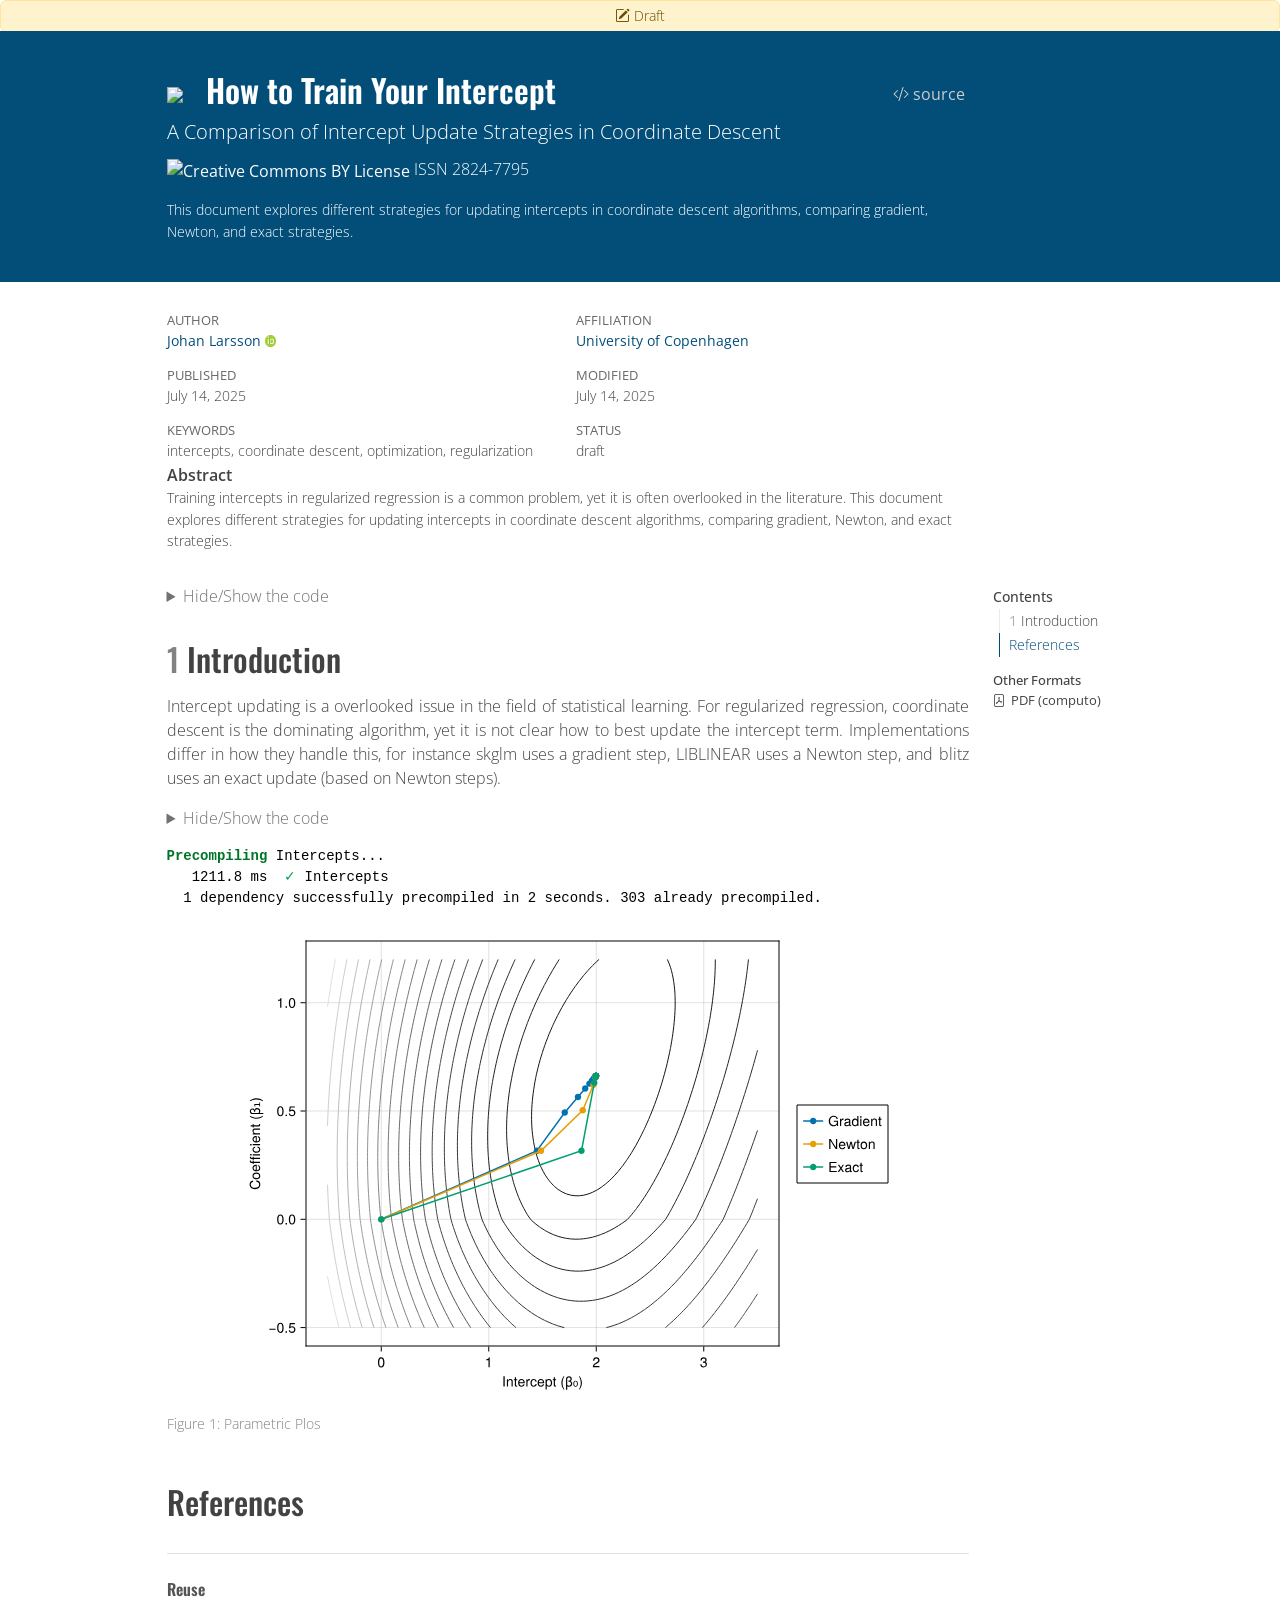
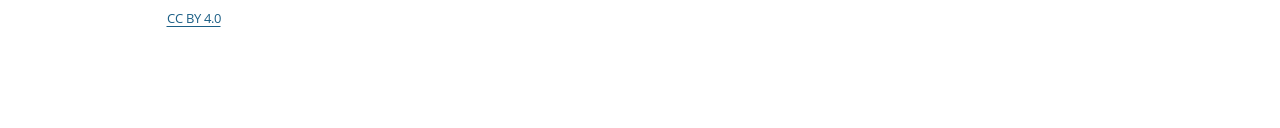
==== commit fa1ba7ee: "Built site for gh-pages" ====
--- a/index.html
+++ b/index.html
@@ -293,28 +293,8 @@
 <div class="cell-output cell-output-stdout">
 <div class="ansi-escaped-output">
 <pre><span class="ansi-bright-green-fg ansi-bold">Precompiling</span> Intercepts...
-    951.8 ms<span class="ansi-green-fg">  ✓ </span><span class="ansi-bright-black-fg">Compiler</span>
-    902.7 ms<span class="ansi-green-fg">  ✓ </span><span class="ansi-bright-black-fg">WorkerUtilities</span>
-    979.5 ms<span class="ansi-green-fg">  ✓ </span><span class="ansi-bright-black-fg">ShiftedArrays</span>
-    837.7 ms<span class="ansi-green-fg">  ✓ </span><span class="ansi-bright-black-fg">CodecZlib</span>
-    931.4 ms<span class="ansi-green-fg">  ✓ </span><span class="ansi-bright-black-fg">PooledArrays</span>
-   1330.7 ms<span class="ansi-green-fg">  ✓ </span><span class="ansi-bright-black-fg">InlineStrings</span>
-   1175.8 ms<span class="ansi-green-fg">  ✓ </span><span class="ansi-bright-black-fg">Arpack_jll</span>
-   1960.1 ms<span class="ansi-green-fg">  ✓ </span><span class="ansi-bright-black-fg">CodeTracking</span>
-   1099.2 ms<span class="ansi-green-fg">  ✓ </span>ProjectRoot
-   3307.2 ms<span class="ansi-green-fg">  ✓ </span><span class="ansi-bright-black-fg">SentinelArrays</span>
-    919.7 ms<span class="ansi-green-fg">  ✓ </span><span class="ansi-bright-black-fg">InlineStrings → ParsersExt</span>
-   1526.0 ms<span class="ansi-green-fg">  ✓ </span>Arpack
-   1409.1 ms<span class="ansi-green-fg">  ✓ </span><span class="ansi-bright-black-fg">WeakRefStrings</span>
-   4489.7 ms<span class="ansi-green-fg">  ✓ </span><span class="ansi-bright-black-fg">StatsModels</span>
-   4760.9 ms<span class="ansi-green-fg">  ✓ </span>GLM
-  31920.0 ms<span class="ansi-green-fg">  ✓ </span><span class="ansi-bright-black-fg">JuliaInterpreter</span>
-  33528.6 ms<span class="ansi-green-fg">  ✓ </span>CSV
-  12409.6 ms<span class="ansi-green-fg">  ✓ </span><span class="ansi-bright-black-fg">LoweredCodeUtils</span>
-  20421.6 ms<span class="ansi-green-fg">  ✓ </span>Revise
-    935.5 ms<span class="ansi-green-fg">  ✓ </span>Revise → DistributedExt
-   1249.1 ms<span class="ansi-green-fg">  ✓ </span>Intercepts
-  21 dependencies successfully precompiled in 73 seconds. 283 already precompiled.
+   1211.8 ms<span class="ansi-green-fg">  ✓ </span>Intercepts
+  1 dependency successfully precompiled in 2 seconds. 303 already precompiled.
 </pre>
 </div>
 </div>
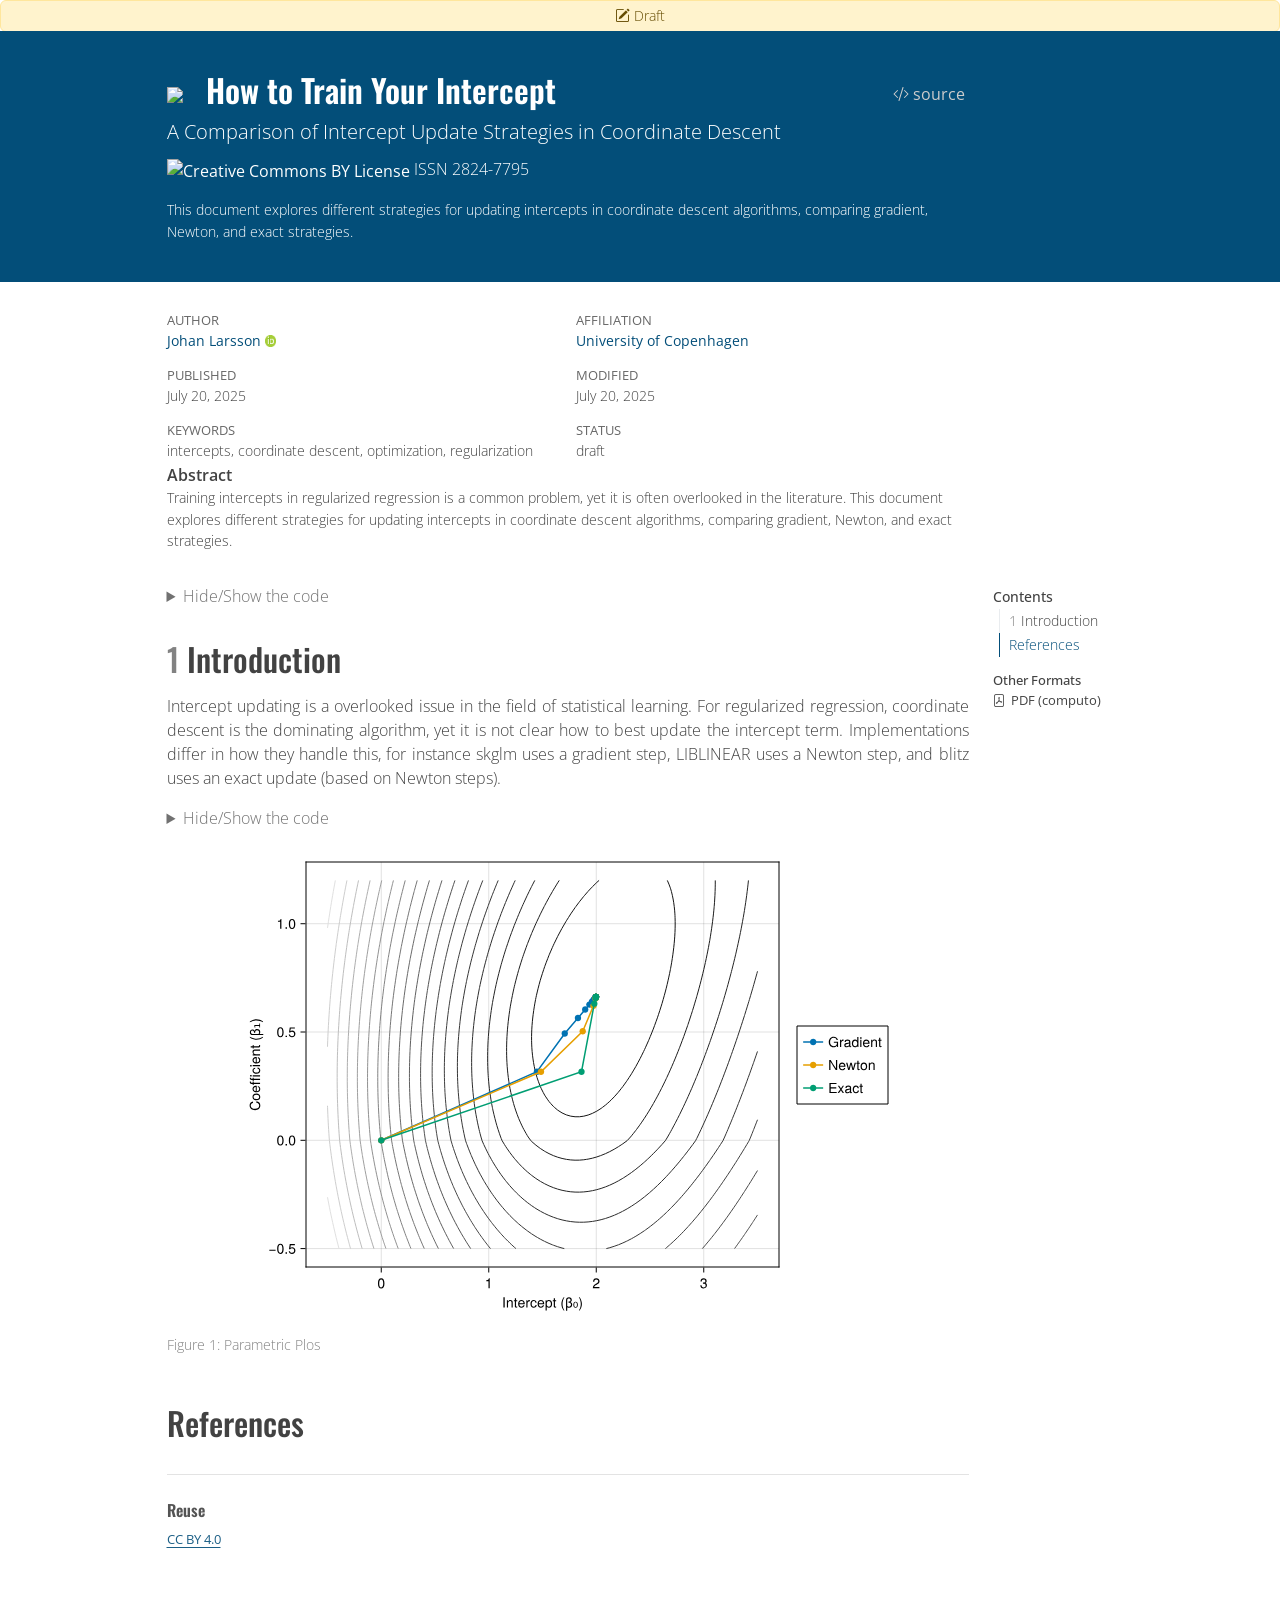
==== commit 35426501: "Built site for gh-pages" ====
--- a/index.html
+++ b/index.html
@@ -2,12 +2,12 @@
 <html xmlns="http://www.w3.org/1999/xhtml" lang="en" xml:lang="en"><head>
 
 <meta charset="utf-8">
-<meta name="generator" content="quarto-1.8.16">
+<meta name="generator" content="quarto-1.8.17">
 
 <meta name="viewport" content="width=device-width, initial-scale=1.0, user-scalable=yes">
 
 <meta name="author" content="Johan Larsson">
-<meta name="dcterms.date" content="2025-07-14">
+<meta name="dcterms.date" content="2025-07-20">
 <meta name="keywords" content="intercepts, coordinate descent, optimization, regularization">
 <meta name="description" content="This document explores different strategies for updating intercepts in coordinate descent algorithms, comparing gradient, Newton, and exact strategies.">
 
@@ -89,7 +89,7 @@
 <script src="intercepts_files/libs/quarto-html/tippy.umd.min.js"></script>
 <script src="intercepts_files/libs/quarto-html/anchor.min.js"></script>
 <link href="intercepts_files/libs/quarto-html/tippy.css" rel="stylesheet">
-<link href="intercepts_files/libs/quarto-html/quarto-syntax-highlighting-48a67b8a3f4081896fa7798b81e7b76c.css" rel="stylesheet" id="quarto-text-highlighting-styles">
+<link href="intercepts_files/libs/quarto-html/quarto-syntax-highlighting-d27c8079f71491f81a93e93c175c9099.css" rel="stylesheet" id="quarto-text-highlighting-styles">
 <script src="intercepts_files/libs/bootstrap/bootstrap.min.js"></script>
 <link href="intercepts_files/libs/bootstrap/bootstrap-icons.css" rel="stylesheet">
 <link href="intercepts_files/libs/bootstrap/bootstrap-320991a77a9b59430931c04b4b87aa95.min.css" rel="stylesheet" append-hash="true" id="quarto-bootstrap" data-mode="light">
@@ -159,14 +159,14 @@
       <div>
       <div class="quarto-title-meta-heading">Published</div>
       <div class="quarto-title-meta-contents">
-        <p class="date">July 14, 2025</p>
+        <p class="date">July 20, 2025</p>
       </div>
     </div>
                                     
       <div>
       <div class="quarto-title-meta-heading">Modified</div>
       <div class="quarto-title-meta-contents">
-        <p class="date-modified">July 14, 2025</p>
+        <p class="date-modified">July 20, 2025</p>
       </div>
     </div>
       
@@ -290,19 +290,11 @@
 <span id="cb2-63"><a href="#cb2-63" aria-hidden="true" tabindex="-1"></a></span>
 <span id="cb2-64"><a href="#cb2-64" aria-hidden="true" tabindex="-1"></a>fig</span></code></pre></div><button title="Copy to Clipboard" class="code-copy-button"><i class="bi"></i></button></div>
 </details>
-<div class="cell-output cell-output-stdout">
-<div class="ansi-escaped-output">
-<pre><span class="ansi-bright-green-fg ansi-bold">Precompiling</span> Intercepts...
-   1211.8 ms<span class="ansi-green-fg">  ✓ </span>Intercepts
-  1 dependency successfully precompiled in 2 seconds. 303 already precompiled.
-</pre>
-</div>
-</div>
 <div class="cell-output cell-output-display" data-execution_count="1">
 <div id="fig-parametric" class="quarto-float quarto-figure quarto-figure-center anchored">
 <figure class="quarto-float quarto-float-fig figure">
 <div aria-describedby="fig-parametric-caption-0ceaefa1-69ba-4598-a22c-09a6ac19f8ca">
-<img src="intercepts_files/figure-html/fig-parametric-output-2.svg" class="img-fluid figure-img">
+<img src="intercepts_files/figure-html/fig-parametric-output-1.svg" class="img-fluid figure-img">
 </div>
 <figcaption class="quarto-float-caption-bottom quarto-float-caption quarto-float-fig" id="fig-parametric-caption-0ceaefa1-69ba-4598-a22c-09a6ac19f8ca">
 Figure&nbsp;1: Parametric Plos
--- a/intercepts_files/libs/quarto-html/quarto-syntax-highlighting-d27c8079f71491f81a93e93c175c9099.css
+++ b/intercepts_files/libs/quarto-html/quarto-syntax-highlighting-d27c8079f71491f81a93e93c175c9099.css
@@ -0,0 +1,210 @@
+/* quarto syntax highlight colors */
+:root {
+  --quarto-hl-al-color: #ff5555;
+  --quarto-hl-an-color: #6a737d;
+  --quarto-hl-at-color: #d73a49;
+  --quarto-hl-bn-color: #005cc5;
+  --quarto-hl-bu-color: #d73a49;
+  --quarto-hl-ch-color: #032f62;
+  --quarto-hl-co-color: #6a737d;
+  --quarto-hl-cv-color: #6a737d;
+  --quarto-hl-cn-color: #005cc5;
+  --quarto-hl-cf-color: #d73a49;
+  --quarto-hl-dt-color: #d73a49;
+  --quarto-hl-dv-color: #005cc5;
+  --quarto-hl-do-color: #6a737d;
+  --quarto-hl-er-color: #ff5555;
+  --quarto-hl-ex-color: #d73a49;
+  --quarto-hl-fl-color: #005cc5;
+  --quarto-hl-fu-color: #6f42c1;
+  --quarto-hl-im-color: #032f62;
+  --quarto-hl-in-color: #6a737d;
+  --quarto-hl-kw-color: #d73a49;
+  --quarto-hl-op-color: #24292e;
+  --quarto-hl-pp-color: #d73a49;
+  --quarto-hl-re-color: #6a737d;
+  --quarto-hl-sc-color: #005cc5;
+  --quarto-hl-ss-color: #032f62;
+  --quarto-hl-st-color: #032f62;
+  --quarto-hl-va-color: #e36209;
+  --quarto-hl-vs-color: #032f62;
+  --quarto-hl-wa-color: #ff5555;
+}
+
+/* other quarto variables */
+:root {
+  --quarto-font-monospace: SFMono-Regular, Menlo, Monaco, Consolas, "Liberation Mono", "Courier New", monospace;
+}
+
+/* syntax highlight based on Pandoc's rules */
+pre > code.sourceCode > span {
+  color: #24292e;
+}
+
+code.sourceCode > span {
+  color: #24292e;
+}
+
+div.sourceCode,
+div.sourceCode pre.sourceCode {
+  color: #24292e;
+}
+
+/* Normal */
+code span {
+  color: #24292e;
+}
+
+/* Alert */
+code span.al {
+  font-weight: bold;
+  color: #ff5555;
+}
+
+/* Annotation */
+code span.an {
+  color: #6a737d;
+}
+
+/* Attribute */
+code span.at {
+  color: #d73a49;
+}
+
+/* BaseN */
+code span.bn {
+  color: #005cc5;
+}
+
+/* BuiltIn */
+code span.bu {
+  color: #d73a49;
+}
+
+/* ControlFlow */
+code span.cf {
+  color: #d73a49;
+}
+
+/* Char */
+code span.ch {
+  color: #032f62;
+}
+
+/* Constant */
+code span.cn {
+  color: #005cc5;
+}
+
+/* Comment */
+code span.co {
+  color: #6a737d;
+}
+
+/* CommentVar */
+code span.cv {
+  color: #6a737d;
+}
+
+/* Documentation */
+code span.do {
+  color: #6a737d;
+}
+
+/* DataType */
+code span.dt {
+  color: #d73a49;
+}
+
+/* DecVal */
+code span.dv {
+  color: #005cc5;
+}
+
+/* Error */
+code span.er {
+  color: #ff5555;
+  text-decoration: underline;
+}
+
+/* Extension */
+code span.ex {
+  font-weight: bold;
+  color: #d73a49;
+}
+
+/* Float */
+code span.fl {
+  color: #005cc5;
+}
+
+/* Function */
+code span.fu {
+  color: #6f42c1;
+}
+
+/* Import */
+code span.im {
+  color: #032f62;
+}
+
+/* Information */
+code span.in {
+  color: #6a737d;
+}
+
+/* Keyword */
+code span.kw {
+  color: #d73a49;
+}
+
+/* Operator */
+code span.op {
+  color: #24292e;
+}
+
+/* Preprocessor */
+code span.pp {
+  color: #d73a49;
+}
+
+/* RegionMarker */
+code span.re {
+  color: #6a737d;
+}
+
+/* SpecialChar */
+code span.sc {
+  color: #005cc5;
+}
+
+/* SpecialString */
+code span.ss {
+  color: #032f62;
+}
+
+/* String */
+code span.st {
+  color: #032f62;
+}
+
+/* Variable */
+code span.va {
+  color: #e36209;
+}
+
+/* VerbatimString */
+code span.vs {
+  color: #032f62;
+}
+
+/* Warning */
+code span.wa {
+  color: #ff5555;
+}
+
+.prevent-inlining {
+  content: "</";
+}
+
+/*# sourceMappingURL=48dc687bc8959df545d65f6793982c6d.css.map */
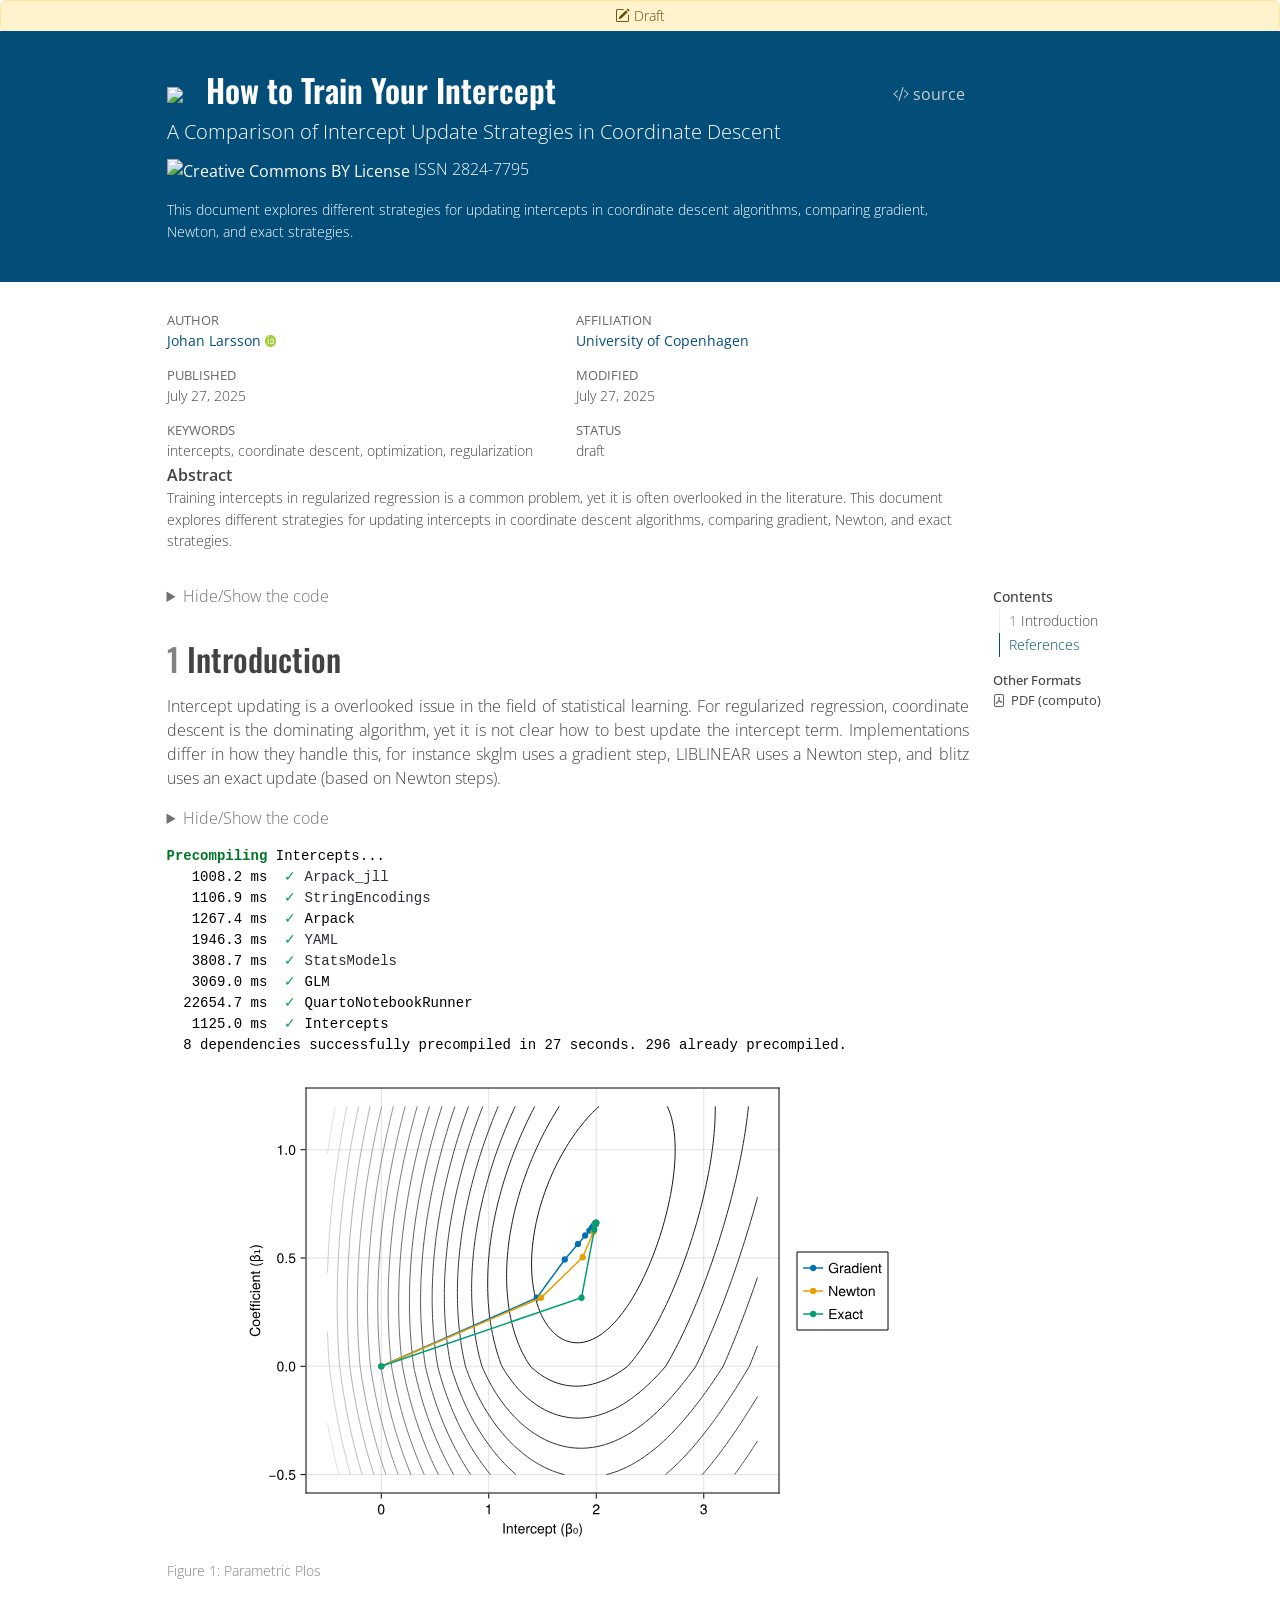
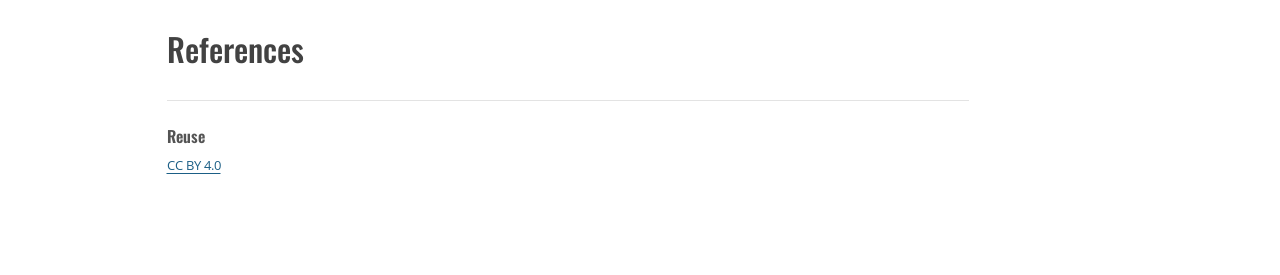
==== commit e9d088ff: "Built site for gh-pages" ====
--- a/index.html
+++ b/index.html
@@ -7,7 +7,7 @@
 <meta name="viewport" content="width=device-width, initial-scale=1.0, user-scalable=yes">
 
 <meta name="author" content="Johan Larsson">
-<meta name="dcterms.date" content="2025-07-20">
+<meta name="dcterms.date" content="2025-07-27">
 <meta name="keywords" content="intercepts, coordinate descent, optimization, regularization">
 <meta name="description" content="This document explores different strategies for updating intercepts in coordinate descent algorithms, comparing gradient, Newton, and exact strategies.">
 
@@ -159,14 +159,14 @@
       <div>
       <div class="quarto-title-meta-heading">Published</div>
       <div class="quarto-title-meta-contents">
-        <p class="date">July 20, 2025</p>
+        <p class="date">July 27, 2025</p>
       </div>
     </div>
                                     
       <div>
       <div class="quarto-title-meta-heading">Modified</div>
       <div class="quarto-title-meta-contents">
-        <p class="date-modified">July 20, 2025</p>
+        <p class="date-modified">July 27, 2025</p>
       </div>
     </div>
       
@@ -290,11 +290,26 @@
 <span id="cb2-63"><a href="#cb2-63" aria-hidden="true" tabindex="-1"></a></span>
 <span id="cb2-64"><a href="#cb2-64" aria-hidden="true" tabindex="-1"></a>fig</span></code></pre></div><button title="Copy to Clipboard" class="code-copy-button"><i class="bi"></i></button></div>
 </details>
+<div class="cell-output cell-output-stdout">
+<div class="ansi-escaped-output">
+<pre><span class="ansi-bright-green-fg ansi-bold">Precompiling</span> Intercepts...
+   1008.2 ms<span class="ansi-green-fg">  ✓ </span><span class="ansi-bright-black-fg">Arpack_jll</span>
+   1106.9 ms<span class="ansi-green-fg">  ✓ </span><span class="ansi-bright-black-fg">StringEncodings</span>
+   1267.4 ms<span class="ansi-green-fg">  ✓ </span>Arpack
+   1946.3 ms<span class="ansi-green-fg">  ✓ </span><span class="ansi-bright-black-fg">YAML</span>
+   3808.7 ms<span class="ansi-green-fg">  ✓ </span><span class="ansi-bright-black-fg">StatsModels</span>
+   3069.0 ms<span class="ansi-green-fg">  ✓ </span>GLM
+  22654.7 ms<span class="ansi-green-fg">  ✓ </span>QuartoNotebookRunner
+   1125.0 ms<span class="ansi-green-fg">  ✓ </span>Intercepts
+  8 dependencies successfully precompiled in 27 seconds. 296 already precompiled.
+</pre>
+</div>
+</div>
 <div class="cell-output cell-output-display" data-execution_count="1">
 <div id="fig-parametric" class="quarto-float quarto-figure quarto-figure-center anchored">
 <figure class="quarto-float quarto-float-fig figure">
 <div aria-describedby="fig-parametric-caption-0ceaefa1-69ba-4598-a22c-09a6ac19f8ca">
-<img src="intercepts_files/figure-html/fig-parametric-output-1.svg" class="img-fluid figure-img">
+<img src="intercepts_files/figure-html/fig-parametric-output-2.svg" class="img-fluid figure-img">
 </div>
 <figcaption class="quarto-float-caption-bottom quarto-float-caption quarto-float-fig" id="fig-parametric-caption-0ceaefa1-69ba-4598-a22c-09a6ac19f8ca">
 Figure&nbsp;1: Parametric Plos
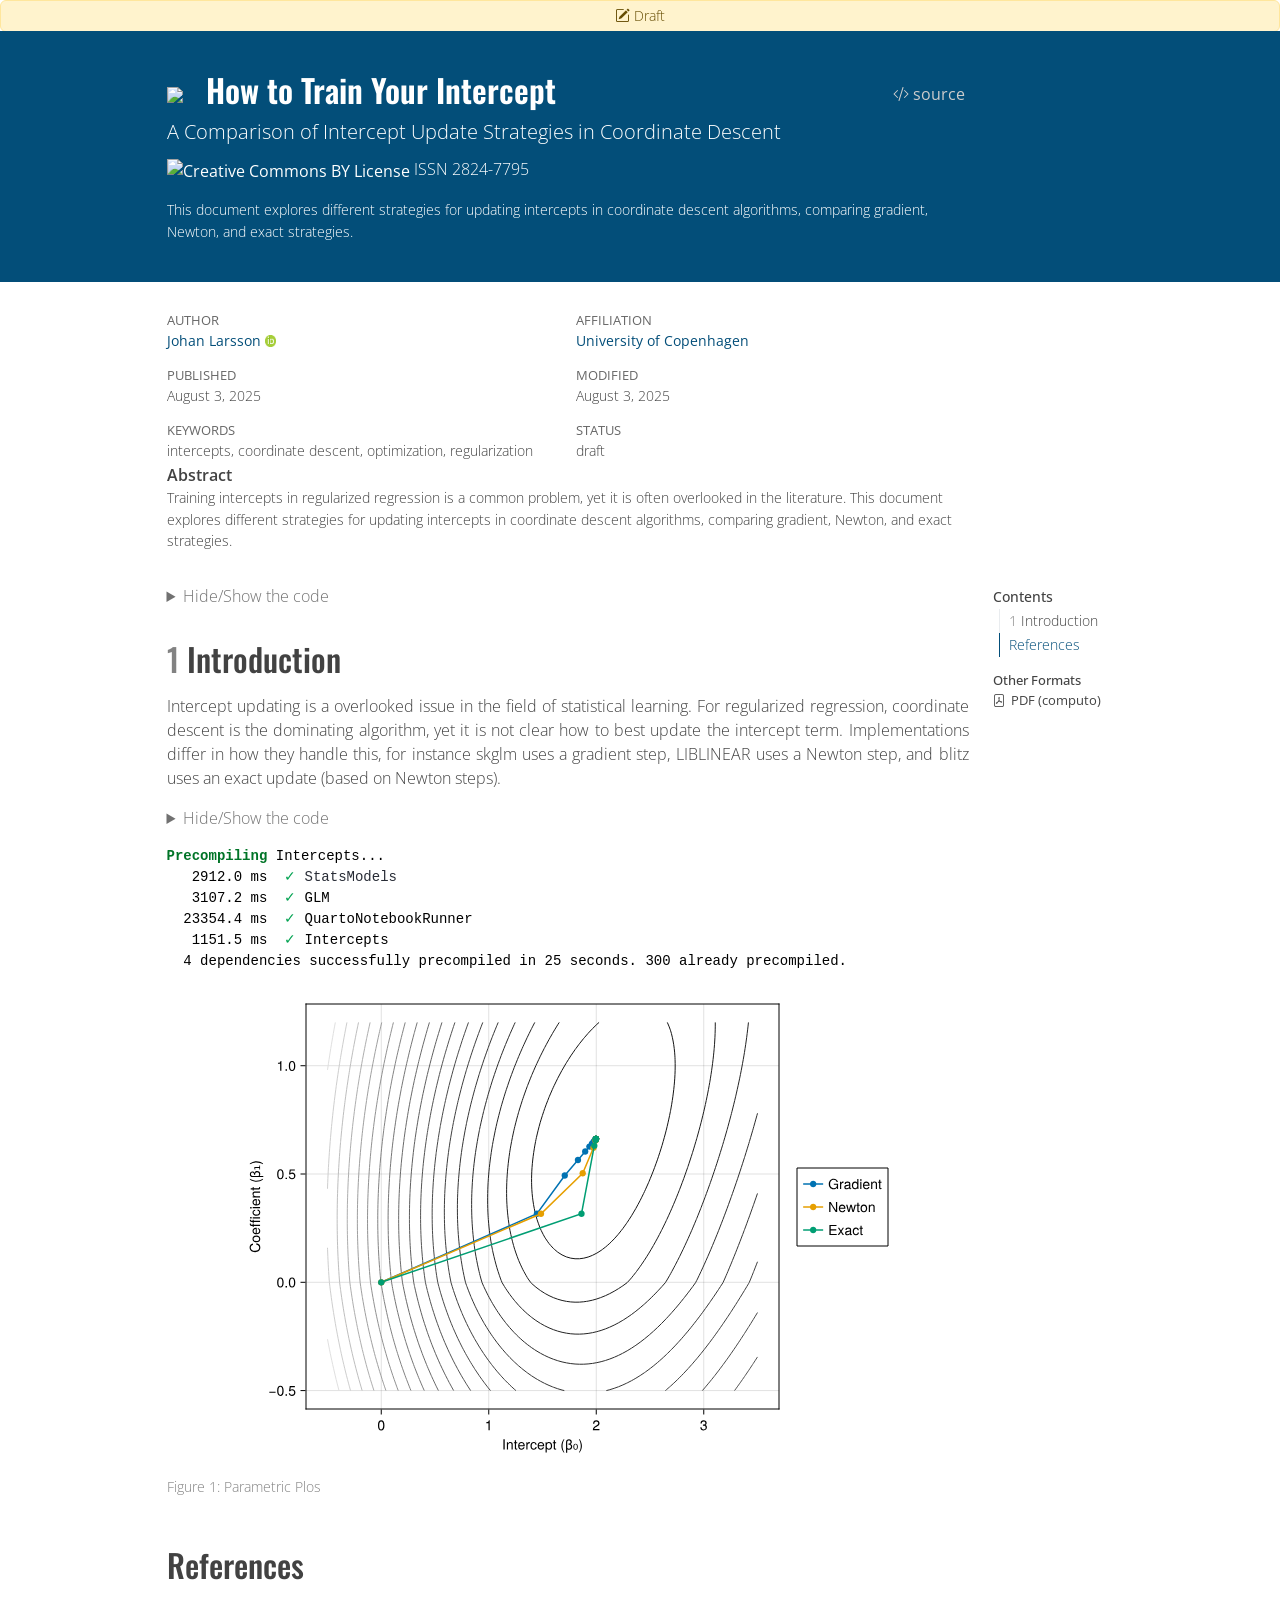
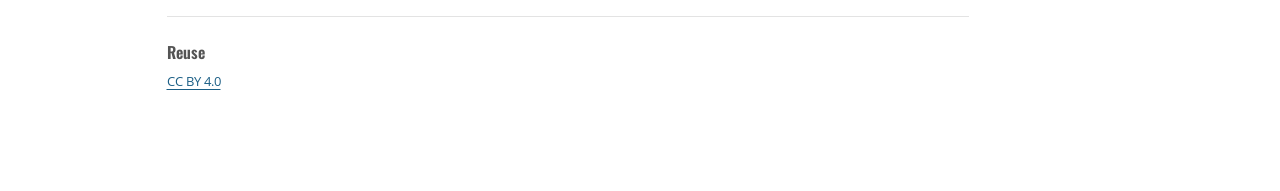
==== commit fc5a8cf0: "Built site for gh-pages" ====
--- a/index.html
+++ b/index.html
@@ -2,12 +2,12 @@
 <html xmlns="http://www.w3.org/1999/xhtml" lang="en" xml:lang="en"><head>
 
 <meta charset="utf-8">
-<meta name="generator" content="quarto-1.8.17">
+<meta name="generator" content="quarto-1.8.18">
 
 <meta name="viewport" content="width=device-width, initial-scale=1.0, user-scalable=yes">
 
 <meta name="author" content="Johan Larsson">
-<meta name="dcterms.date" content="2025-07-27">
+<meta name="dcterms.date" content="2025-08-03">
 <meta name="keywords" content="intercepts, coordinate descent, optimization, regularization">
 <meta name="description" content="This document explores different strategies for updating intercepts in coordinate descent algorithms, comparing gradient, Newton, and exact strategies.">
 
@@ -89,7 +89,7 @@
 <script src="intercepts_files/libs/quarto-html/tippy.umd.min.js"></script>
 <script src="intercepts_files/libs/quarto-html/anchor.min.js"></script>
 <link href="intercepts_files/libs/quarto-html/tippy.css" rel="stylesheet">
-<link href="intercepts_files/libs/quarto-html/quarto-syntax-highlighting-d27c8079f71491f81a93e93c175c9099.css" rel="stylesheet" id="quarto-text-highlighting-styles">
+<link href="intercepts_files/libs/quarto-html/quarto-syntax-highlighting-15c2b2a077b9a33bf61fabe4fdd00398.css" rel="stylesheet" id="quarto-text-highlighting-styles">
 <script src="intercepts_files/libs/bootstrap/bootstrap.min.js"></script>
 <link href="intercepts_files/libs/bootstrap/bootstrap-icons.css" rel="stylesheet">
 <link href="intercepts_files/libs/bootstrap/bootstrap-320991a77a9b59430931c04b4b87aa95.min.css" rel="stylesheet" append-hash="true" id="quarto-bootstrap" data-mode="light">
@@ -159,14 +159,14 @@
       <div>
       <div class="quarto-title-meta-heading">Published</div>
       <div class="quarto-title-meta-contents">
-        <p class="date">July 27, 2025</p>
+        <p class="date">August 3, 2025</p>
       </div>
     </div>
                                     
       <div>
       <div class="quarto-title-meta-heading">Modified</div>
       <div class="quarto-title-meta-contents">
-        <p class="date-modified">July 27, 2025</p>
+        <p class="date-modified">August 3, 2025</p>
       </div>
     </div>
       
@@ -293,15 +293,11 @@
 <div class="cell-output cell-output-stdout">
 <div class="ansi-escaped-output">
 <pre><span class="ansi-bright-green-fg ansi-bold">Precompiling</span> Intercepts...
-   1008.2 ms<span class="ansi-green-fg">  ✓ </span><span class="ansi-bright-black-fg">Arpack_jll</span>
-   1106.9 ms<span class="ansi-green-fg">  ✓ </span><span class="ansi-bright-black-fg">StringEncodings</span>
-   1267.4 ms<span class="ansi-green-fg">  ✓ </span>Arpack
-   1946.3 ms<span class="ansi-green-fg">  ✓ </span><span class="ansi-bright-black-fg">YAML</span>
-   3808.7 ms<span class="ansi-green-fg">  ✓ </span><span class="ansi-bright-black-fg">StatsModels</span>
-   3069.0 ms<span class="ansi-green-fg">  ✓ </span>GLM
-  22654.7 ms<span class="ansi-green-fg">  ✓ </span>QuartoNotebookRunner
-   1125.0 ms<span class="ansi-green-fg">  ✓ </span>Intercepts
-  8 dependencies successfully precompiled in 27 seconds. 296 already precompiled.
+   2912.0 ms<span class="ansi-green-fg">  ✓ </span><span class="ansi-bright-black-fg">StatsModels</span>
+   3107.2 ms<span class="ansi-green-fg">  ✓ </span>GLM
+  23354.4 ms<span class="ansi-green-fg">  ✓ </span>QuartoNotebookRunner
+   1151.5 ms<span class="ansi-green-fg">  ✓ </span>Intercepts
+  4 dependencies successfully precompiled in 25 seconds. 300 already precompiled.
 </pre>
 </div>
 </div>
--- a/intercepts_files/libs/quarto-html/quarto-syntax-highlighting-15c2b2a077b9a33bf61fabe4fdd00398.css
+++ b/intercepts_files/libs/quarto-html/quarto-syntax-highlighting-15c2b2a077b9a33bf61fabe4fdd00398.css
@@ -0,0 +1,210 @@
+/* quarto syntax highlight colors */
+:root {
+  --quarto-hl-al-color: #ff5555;
+  --quarto-hl-an-color: #6a737d;
+  --quarto-hl-at-color: #d73a49;
+  --quarto-hl-bn-color: #005cc5;
+  --quarto-hl-bu-color: #d73a49;
+  --quarto-hl-ch-color: #032f62;
+  --quarto-hl-co-color: #6a737d;
+  --quarto-hl-cv-color: #6a737d;
+  --quarto-hl-cn-color: #005cc5;
+  --quarto-hl-cf-color: #d73a49;
+  --quarto-hl-dt-color: #d73a49;
+  --quarto-hl-dv-color: #005cc5;
+  --quarto-hl-do-color: #6a737d;
+  --quarto-hl-er-color: #ff5555;
+  --quarto-hl-ex-color: #d73a49;
+  --quarto-hl-fl-color: #005cc5;
+  --quarto-hl-fu-color: #6f42c1;
+  --quarto-hl-im-color: #032f62;
+  --quarto-hl-in-color: #6a737d;
+  --quarto-hl-kw-color: #d73a49;
+  --quarto-hl-op-color: #24292e;
+  --quarto-hl-pp-color: #d73a49;
+  --quarto-hl-re-color: #6a737d;
+  --quarto-hl-sc-color: #005cc5;
+  --quarto-hl-ss-color: #032f62;
+  --quarto-hl-st-color: #032f62;
+  --quarto-hl-va-color: #e36209;
+  --quarto-hl-vs-color: #032f62;
+  --quarto-hl-wa-color: #ff5555;
+}
+
+/* other quarto variables */
+:root {
+  --quarto-font-monospace: SFMono-Regular, Menlo, Monaco, Consolas, "Liberation Mono", "Courier New", monospace;
+}
+
+/* syntax highlight based on Pandoc's rules */
+pre > code.sourceCode > span {
+  color: #24292e;
+}
+
+code.sourceCode > span {
+  color: #24292e;
+}
+
+div.sourceCode,
+div.sourceCode pre.sourceCode {
+  color: #24292e;
+}
+
+/* Normal */
+code span {
+  color: #24292e;
+}
+
+/* Alert */
+code span.al {
+  font-weight: bold;
+  color: #ff5555;
+}
+
+/* Annotation */
+code span.an {
+  color: #6a737d;
+}
+
+/* Attribute */
+code span.at {
+  color: #d73a49;
+}
+
+/* BaseN */
+code span.bn {
+  color: #005cc5;
+}
+
+/* BuiltIn */
+code span.bu {
+  color: #d73a49;
+}
+
+/* ControlFlow */
+code span.cf {
+  color: #d73a49;
+}
+
+/* Char */
+code span.ch {
+  color: #032f62;
+}
+
+/* Constant */
+code span.cn {
+  color: #005cc5;
+}
+
+/* Comment */
+code span.co {
+  color: #6a737d;
+}
+
+/* CommentVar */
+code span.cv {
+  color: #6a737d;
+}
+
+/* Documentation */
+code span.do {
+  color: #6a737d;
+}
+
+/* DataType */
+code span.dt {
+  color: #d73a49;
+}
+
+/* DecVal */
+code span.dv {
+  color: #005cc5;
+}
+
+/* Error */
+code span.er {
+  color: #ff5555;
+  text-decoration: underline;
+}
+
+/* Extension */
+code span.ex {
+  font-weight: bold;
+  color: #d73a49;
+}
+
+/* Float */
+code span.fl {
+  color: #005cc5;
+}
+
+/* Function */
+code span.fu {
+  color: #6f42c1;
+}
+
+/* Import */
+code span.im {
+  color: #032f62;
+}
+
+/* Information */
+code span.in {
+  color: #6a737d;
+}
+
+/* Keyword */
+code span.kw {
+  color: #d73a49;
+}
+
+/* Operator */
+code span.op {
+  color: #24292e;
+}
+
+/* Preprocessor */
+code span.pp {
+  color: #d73a49;
+}
+
+/* RegionMarker */
+code span.re {
+  color: #6a737d;
+}
+
+/* SpecialChar */
+code span.sc {
+  color: #005cc5;
+}
+
+/* SpecialString */
+code span.ss {
+  color: #032f62;
+}
+
+/* String */
+code span.st {
+  color: #032f62;
+}
+
+/* Variable */
+code span.va {
+  color: #e36209;
+}
+
+/* VerbatimString */
+code span.vs {
+  color: #032f62;
+}
+
+/* Warning */
+code span.wa {
+  color: #ff5555;
+}
+
+.prevent-inlining {
+  content: "</";
+}
+
+/*# sourceMappingURL=9381c66657e94fb7f420b75869a7a499.css.map */
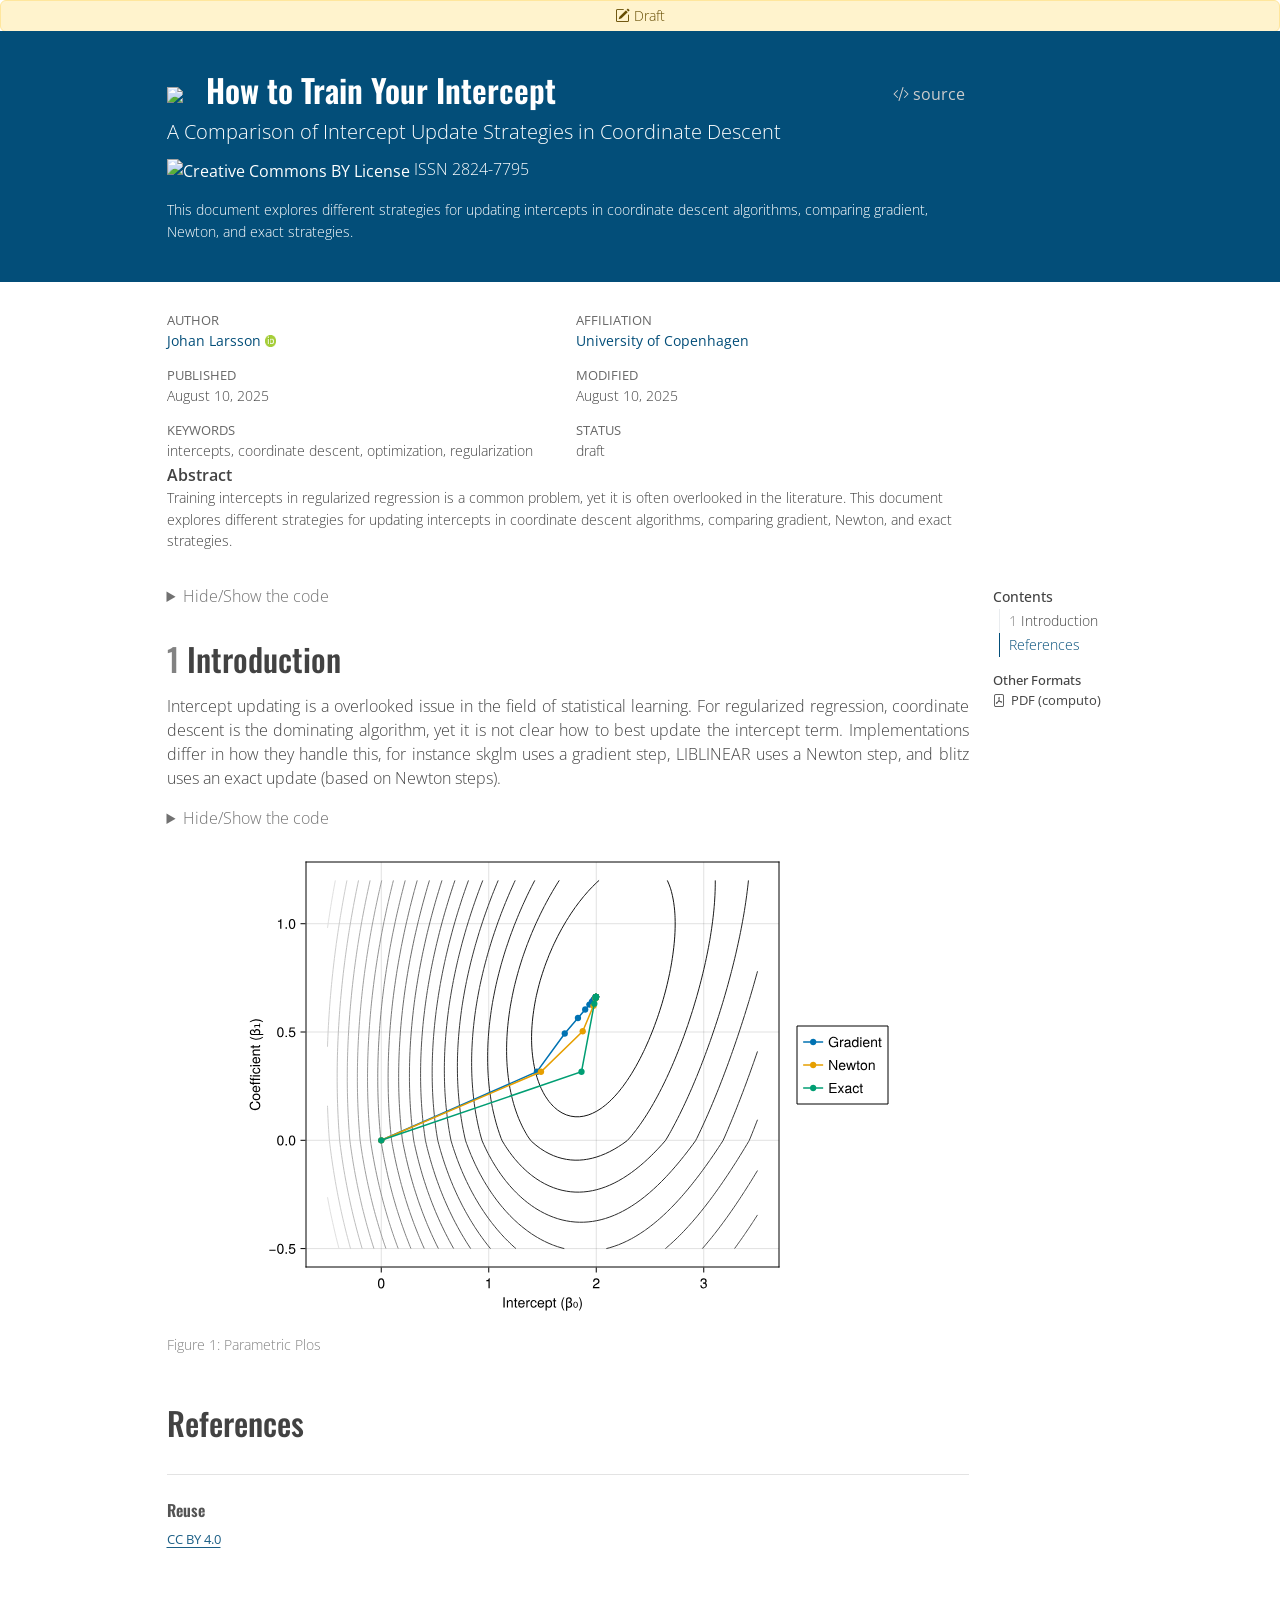
==== commit e453bcfd: "Built site for gh-pages" ====
--- a/index.html
+++ b/index.html
@@ -2,12 +2,12 @@
 <html xmlns="http://www.w3.org/1999/xhtml" lang="en" xml:lang="en"><head>
 
 <meta charset="utf-8">
-<meta name="generator" content="quarto-1.8.18">
+<meta name="generator" content="quarto-1.8.19">
 
 <meta name="viewport" content="width=device-width, initial-scale=1.0, user-scalable=yes">
 
 <meta name="author" content="Johan Larsson">
-<meta name="dcterms.date" content="2025-08-03">
+<meta name="dcterms.date" content="2025-08-10">
 <meta name="keywords" content="intercepts, coordinate descent, optimization, regularization">
 <meta name="description" content="This document explores different strategies for updating intercepts in coordinate descent algorithms, comparing gradient, Newton, and exact strategies.">
 
@@ -89,10 +89,10 @@
 <script src="intercepts_files/libs/quarto-html/tippy.umd.min.js"></script>
 <script src="intercepts_files/libs/quarto-html/anchor.min.js"></script>
 <link href="intercepts_files/libs/quarto-html/tippy.css" rel="stylesheet">
-<link href="intercepts_files/libs/quarto-html/quarto-syntax-highlighting-15c2b2a077b9a33bf61fabe4fdd00398.css" rel="stylesheet" id="quarto-text-highlighting-styles">
+<link href="intercepts_files/libs/quarto-html/quarto-syntax-highlighting-89cddb112380b3222562b561b148d341.css" rel="stylesheet" id="quarto-text-highlighting-styles">
 <script src="intercepts_files/libs/bootstrap/bootstrap.min.js"></script>
 <link href="intercepts_files/libs/bootstrap/bootstrap-icons.css" rel="stylesheet">
-<link href="intercepts_files/libs/bootstrap/bootstrap-320991a77a9b59430931c04b4b87aa95.min.css" rel="stylesheet" append-hash="true" id="quarto-bootstrap" data-mode="light">
+<link href="intercepts_files/libs/bootstrap/bootstrap-8a82565685b142033e2aa9dc07ace261.min.css" rel="stylesheet" append-hash="true" id="quarto-bootstrap" data-mode="light">
 <script src="intercepts_files/libs/quarto-contrib/pseudocode-2.4.1/pseudocode.min.js"></script>
 <link href="intercepts_files/libs/quarto-contrib/pseudocode-2.4.1/pseudocode.min.css" rel="stylesheet">
 <style>
@@ -159,14 +159,14 @@
       <div>
       <div class="quarto-title-meta-heading">Published</div>
       <div class="quarto-title-meta-contents">
-        <p class="date">August 3, 2025</p>
+        <p class="date">August 10, 2025</p>
       </div>
     </div>
                                     
       <div>
       <div class="quarto-title-meta-heading">Modified</div>
       <div class="quarto-title-meta-contents">
-        <p class="date-modified">August 3, 2025</p>
+        <p class="date-modified">August 10, 2025</p>
       </div>
     </div>
       
@@ -290,22 +290,11 @@
 <span id="cb2-63"><a href="#cb2-63" aria-hidden="true" tabindex="-1"></a></span>
 <span id="cb2-64"><a href="#cb2-64" aria-hidden="true" tabindex="-1"></a>fig</span></code></pre></div><button title="Copy to Clipboard" class="code-copy-button"><i class="bi"></i></button></div>
 </details>
-<div class="cell-output cell-output-stdout">
-<div class="ansi-escaped-output">
-<pre><span class="ansi-bright-green-fg ansi-bold">Precompiling</span> Intercepts...
-   2912.0 ms<span class="ansi-green-fg">  ✓ </span><span class="ansi-bright-black-fg">StatsModels</span>
-   3107.2 ms<span class="ansi-green-fg">  ✓ </span>GLM
-  23354.4 ms<span class="ansi-green-fg">  ✓ </span>QuartoNotebookRunner
-   1151.5 ms<span class="ansi-green-fg">  ✓ </span>Intercepts
-  4 dependencies successfully precompiled in 25 seconds. 300 already precompiled.
-</pre>
-</div>
-</div>
 <div class="cell-output cell-output-display" data-execution_count="1">
 <div id="fig-parametric" class="quarto-float quarto-figure quarto-figure-center anchored">
 <figure class="quarto-float quarto-float-fig figure">
 <div aria-describedby="fig-parametric-caption-0ceaefa1-69ba-4598-a22c-09a6ac19f8ca">
-<img src="intercepts_files/figure-html/fig-parametric-output-2.svg" class="img-fluid figure-img">
+<img src="intercepts_files/figure-html/fig-parametric-output-1.svg" class="img-fluid figure-img">
 </div>
 <figcaption class="quarto-float-caption-bottom quarto-float-caption quarto-float-fig" id="fig-parametric-caption-0ceaefa1-69ba-4598-a22c-09a6ac19f8ca">
 Figure&nbsp;1: Parametric Plos
--- a/intercepts_files/libs/quarto-html/quarto-syntax-highlighting-89cddb112380b3222562b561b148d341.css
+++ b/intercepts_files/libs/quarto-html/quarto-syntax-highlighting-89cddb112380b3222562b561b148d341.css
@@ -0,0 +1,210 @@
+/* quarto syntax highlight colors */
+:root {
+  --quarto-hl-al-color: #ff5555;
+  --quarto-hl-an-color: #6a737d;
+  --quarto-hl-at-color: #d73a49;
+  --quarto-hl-bn-color: #005cc5;
+  --quarto-hl-bu-color: #d73a49;
+  --quarto-hl-ch-color: #032f62;
+  --quarto-hl-co-color: #6a737d;
+  --quarto-hl-cv-color: #6a737d;
+  --quarto-hl-cn-color: #005cc5;
+  --quarto-hl-cf-color: #d73a49;
+  --quarto-hl-dt-color: #d73a49;
+  --quarto-hl-dv-color: #005cc5;
+  --quarto-hl-do-color: #6a737d;
+  --quarto-hl-er-color: #ff5555;
+  --quarto-hl-ex-color: #d73a49;
+  --quarto-hl-fl-color: #005cc5;
+  --quarto-hl-fu-color: #6f42c1;
+  --quarto-hl-im-color: #032f62;
+  --quarto-hl-in-color: #6a737d;
+  --quarto-hl-kw-color: #d73a49;
+  --quarto-hl-op-color: #24292e;
+  --quarto-hl-pp-color: #d73a49;
+  --quarto-hl-re-color: #6a737d;
+  --quarto-hl-sc-color: #005cc5;
+  --quarto-hl-ss-color: #032f62;
+  --quarto-hl-st-color: #032f62;
+  --quarto-hl-va-color: #e36209;
+  --quarto-hl-vs-color: #032f62;
+  --quarto-hl-wa-color: #ff5555;
+}
+
+/* other quarto variables */
+:root {
+  --quarto-font-monospace: SFMono-Regular, Menlo, Monaco, Consolas, "Liberation Mono", "Courier New", monospace;
+}
+
+/* syntax highlight based on Pandoc's rules */
+pre > code.sourceCode > span {
+  color: #24292e;
+}
+
+code.sourceCode > span {
+  color: #24292e;
+}
+
+div.sourceCode,
+div.sourceCode pre.sourceCode {
+  color: #24292e;
+}
+
+/* Normal */
+code span {
+  color: #24292e;
+}
+
+/* Alert */
+code span.al {
+  font-weight: bold;
+  color: #ff5555;
+}
+
+/* Annotation */
+code span.an {
+  color: #6a737d;
+}
+
+/* Attribute */
+code span.at {
+  color: #d73a49;
+}
+
+/* BaseN */
+code span.bn {
+  color: #005cc5;
+}
+
+/* BuiltIn */
+code span.bu {
+  color: #d73a49;
+}
+
+/* ControlFlow */
+code span.cf {
+  color: #d73a49;
+}
+
+/* Char */
+code span.ch {
+  color: #032f62;
+}
+
+/* Constant */
+code span.cn {
+  color: #005cc5;
+}
+
+/* Comment */
+code span.co {
+  color: #6a737d;
+}
+
+/* CommentVar */
+code span.cv {
+  color: #6a737d;
+}
+
+/* Documentation */
+code span.do {
+  color: #6a737d;
+}
+
+/* DataType */
+code span.dt {
+  color: #d73a49;
+}
+
+/* DecVal */
+code span.dv {
+  color: #005cc5;
+}
+
+/* Error */
+code span.er {
+  color: #ff5555;
+  text-decoration: underline;
+}
+
+/* Extension */
+code span.ex {
+  font-weight: bold;
+  color: #d73a49;
+}
+
+/* Float */
+code span.fl {
+  color: #005cc5;
+}
+
+/* Function */
+code span.fu {
+  color: #6f42c1;
+}
+
+/* Import */
+code span.im {
+  color: #032f62;
+}
+
+/* Information */
+code span.in {
+  color: #6a737d;
+}
+
+/* Keyword */
+code span.kw {
+  color: #d73a49;
+}
+
+/* Operator */
+code span.op {
+  color: #24292e;
+}
+
+/* Preprocessor */
+code span.pp {
+  color: #d73a49;
+}
+
+/* RegionMarker */
+code span.re {
+  color: #6a737d;
+}
+
+/* SpecialChar */
+code span.sc {
+  color: #005cc5;
+}
+
+/* SpecialString */
+code span.ss {
+  color: #032f62;
+}
+
+/* String */
+code span.st {
+  color: #032f62;
+}
+
+/* Variable */
+code span.va {
+  color: #e36209;
+}
+
+/* VerbatimString */
+code span.vs {
+  color: #032f62;
+}
+
+/* Warning */
+code span.wa {
+  color: #ff5555;
+}
+
+.prevent-inlining {
+  content: "</";
+}
+
+/*# sourceMappingURL=bbd3a33f309ed3b7c041f700ff7b712d.css.map */
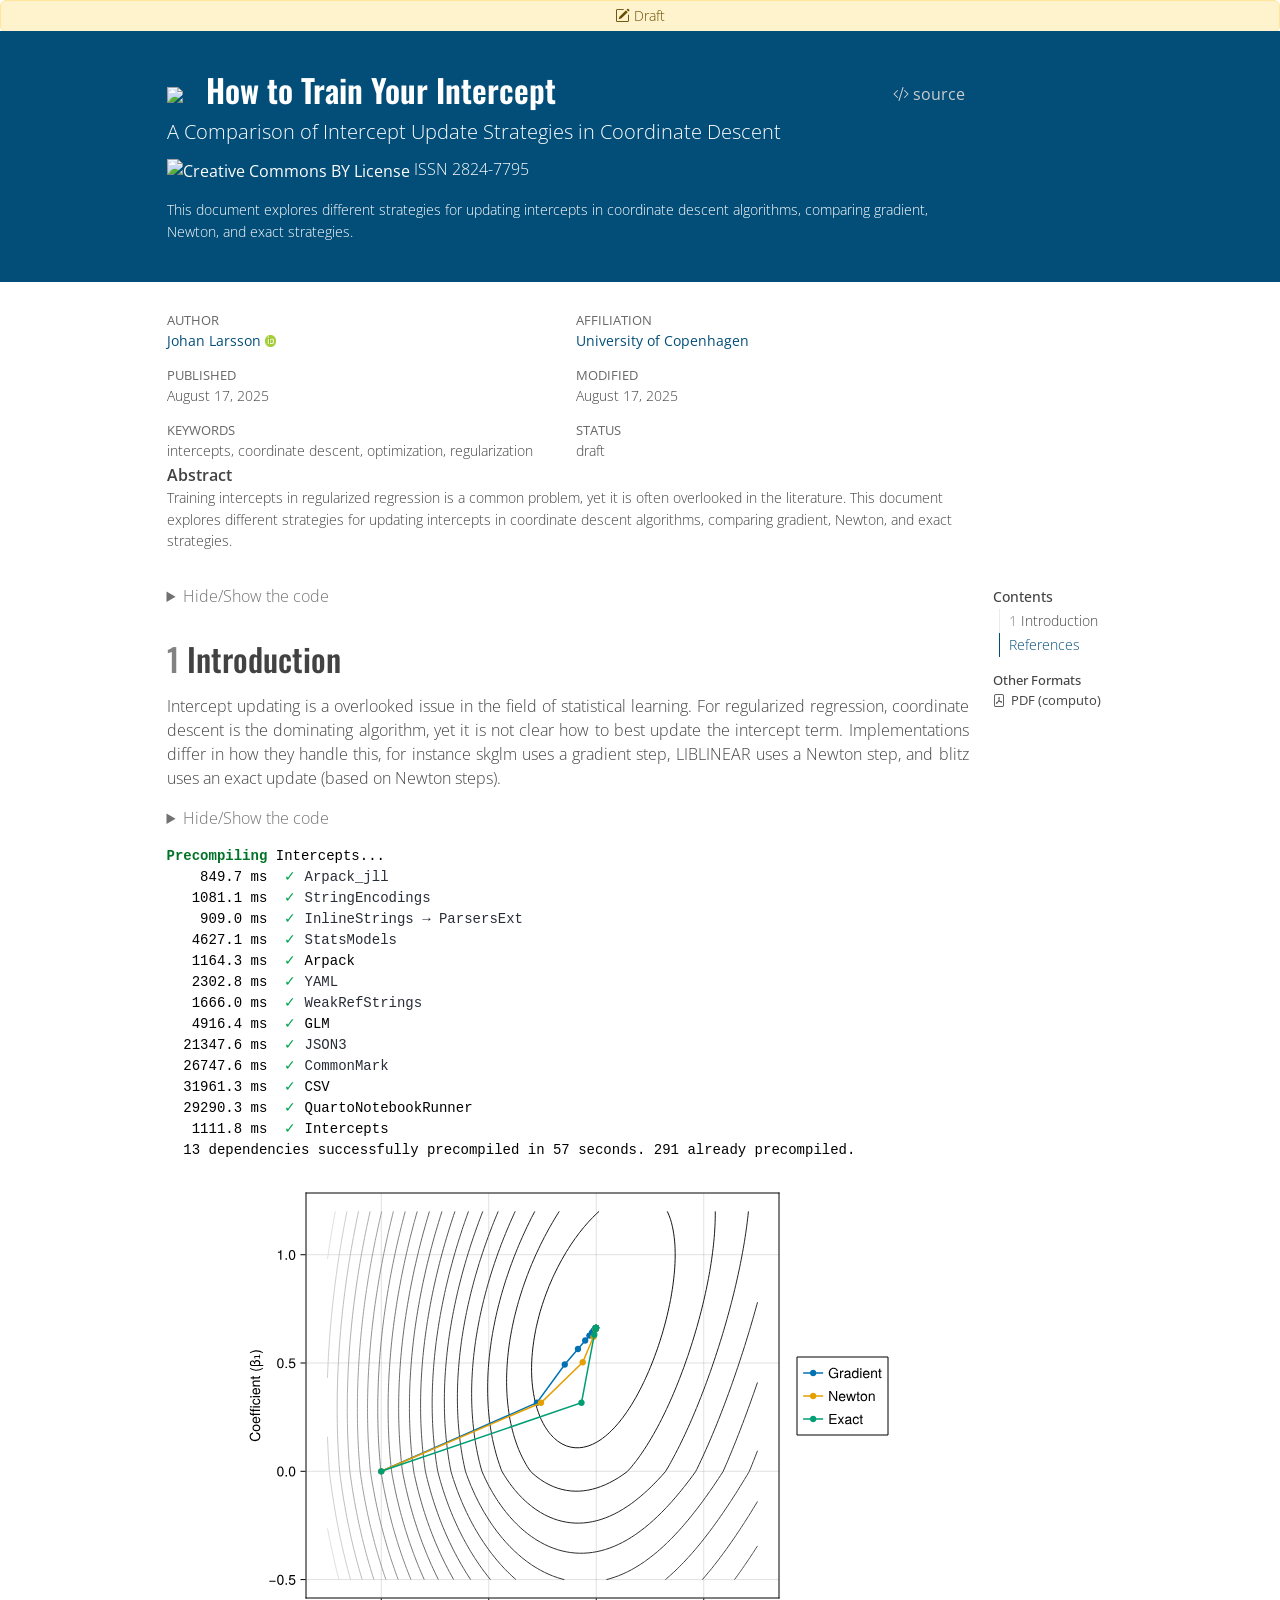
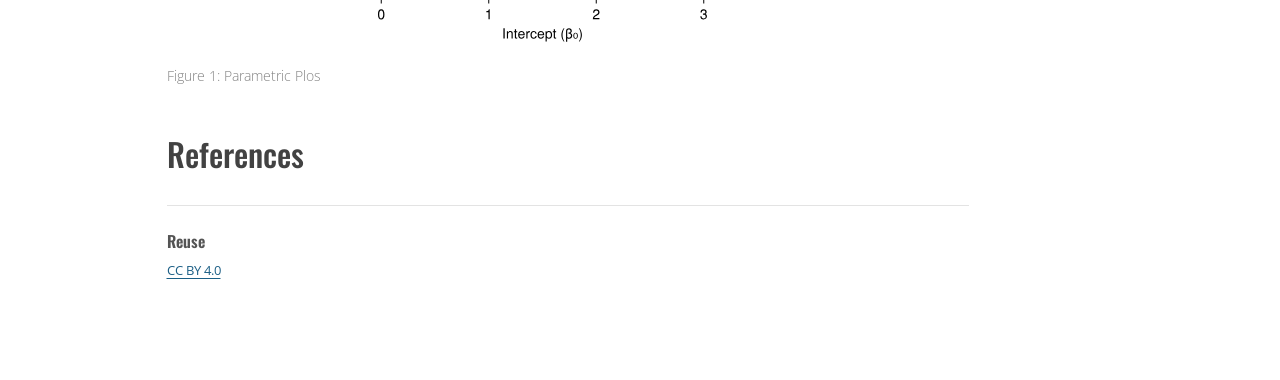
==== commit 0ae376fa: "Built site for gh-pages" ====
--- a/index.html
+++ b/index.html
@@ -2,12 +2,12 @@
 <html xmlns="http://www.w3.org/1999/xhtml" lang="en" xml:lang="en"><head>
 
 <meta charset="utf-8">
-<meta name="generator" content="quarto-1.8.19">
+<meta name="generator" content="quarto-1.8.20">
 
 <meta name="viewport" content="width=device-width, initial-scale=1.0, user-scalable=yes">
 
 <meta name="author" content="Johan Larsson">
-<meta name="dcterms.date" content="2025-08-10">
+<meta name="dcterms.date" content="2025-08-17">
 <meta name="keywords" content="intercepts, coordinate descent, optimization, regularization">
 <meta name="description" content="This document explores different strategies for updating intercepts in coordinate descent algorithms, comparing gradient, Newton, and exact strategies.">
 
@@ -89,7 +89,7 @@
 <script src="intercepts_files/libs/quarto-html/tippy.umd.min.js"></script>
 <script src="intercepts_files/libs/quarto-html/anchor.min.js"></script>
 <link href="intercepts_files/libs/quarto-html/tippy.css" rel="stylesheet">
-<link href="intercepts_files/libs/quarto-html/quarto-syntax-highlighting-89cddb112380b3222562b561b148d341.css" rel="stylesheet" id="quarto-text-highlighting-styles">
+<link href="intercepts_files/libs/quarto-html/quarto-syntax-highlighting-fd9d6c30cab5d2c8203bafff536ddc12.css" rel="stylesheet" id="quarto-text-highlighting-styles">
 <script src="intercepts_files/libs/bootstrap/bootstrap.min.js"></script>
 <link href="intercepts_files/libs/bootstrap/bootstrap-icons.css" rel="stylesheet">
 <link href="intercepts_files/libs/bootstrap/bootstrap-8a82565685b142033e2aa9dc07ace261.min.css" rel="stylesheet" append-hash="true" id="quarto-bootstrap" data-mode="light">
@@ -159,14 +159,14 @@
       <div>
       <div class="quarto-title-meta-heading">Published</div>
       <div class="quarto-title-meta-contents">
-        <p class="date">August 10, 2025</p>
+        <p class="date">August 17, 2025</p>
       </div>
     </div>
                                     
       <div>
       <div class="quarto-title-meta-heading">Modified</div>
       <div class="quarto-title-meta-contents">
-        <p class="date-modified">August 10, 2025</p>
+        <p class="date-modified">August 17, 2025</p>
       </div>
     </div>
       
@@ -290,11 +290,31 @@
 <span id="cb2-63"><a href="#cb2-63" aria-hidden="true" tabindex="-1"></a></span>
 <span id="cb2-64"><a href="#cb2-64" aria-hidden="true" tabindex="-1"></a>fig</span></code></pre></div><button title="Copy to Clipboard" class="code-copy-button"><i class="bi"></i></button></div>
 </details>
+<div class="cell-output cell-output-stdout">
+<div class="ansi-escaped-output">
+<pre><span class="ansi-bright-green-fg ansi-bold">Precompiling</span> Intercepts...
+    849.7 ms<span class="ansi-green-fg">  ✓ </span><span class="ansi-bright-black-fg">Arpack_jll</span>
+   1081.1 ms<span class="ansi-green-fg">  ✓ </span><span class="ansi-bright-black-fg">StringEncodings</span>
+    909.0 ms<span class="ansi-green-fg">  ✓ </span><span class="ansi-bright-black-fg">InlineStrings → ParsersExt</span>
+   4627.1 ms<span class="ansi-green-fg">  ✓ </span><span class="ansi-bright-black-fg">StatsModels</span>
+   1164.3 ms<span class="ansi-green-fg">  ✓ </span>Arpack
+   2302.8 ms<span class="ansi-green-fg">  ✓ </span><span class="ansi-bright-black-fg">YAML</span>
+   1666.0 ms<span class="ansi-green-fg">  ✓ </span><span class="ansi-bright-black-fg">WeakRefStrings</span>
+   4916.4 ms<span class="ansi-green-fg">  ✓ </span>GLM
+  21347.6 ms<span class="ansi-green-fg">  ✓ </span><span class="ansi-bright-black-fg">JSON3</span>
+  26747.6 ms<span class="ansi-green-fg">  ✓ </span><span class="ansi-bright-black-fg">CommonMark</span>
+  31961.3 ms<span class="ansi-green-fg">  ✓ </span>CSV
+  29290.3 ms<span class="ansi-green-fg">  ✓ </span>QuartoNotebookRunner
+   1111.8 ms<span class="ansi-green-fg">  ✓ </span>Intercepts
+  13 dependencies successfully precompiled in 57 seconds. 291 already precompiled.
+</pre>
+</div>
+</div>
 <div class="cell-output cell-output-display" data-execution_count="1">
 <div id="fig-parametric" class="quarto-float quarto-figure quarto-figure-center anchored">
 <figure class="quarto-float quarto-float-fig figure">
 <div aria-describedby="fig-parametric-caption-0ceaefa1-69ba-4598-a22c-09a6ac19f8ca">
-<img src="intercepts_files/figure-html/fig-parametric-output-1.svg" class="img-fluid figure-img">
+<img src="intercepts_files/figure-html/fig-parametric-output-2.svg" class="img-fluid figure-img">
 </div>
 <figcaption class="quarto-float-caption-bottom quarto-float-caption quarto-float-fig" id="fig-parametric-caption-0ceaefa1-69ba-4598-a22c-09a6ac19f8ca">
 Figure&nbsp;1: Parametric Plos
--- a/intercepts_files/libs/quarto-html/quarto-syntax-highlighting-fd9d6c30cab5d2c8203bafff536ddc12.css
+++ b/intercepts_files/libs/quarto-html/quarto-syntax-highlighting-fd9d6c30cab5d2c8203bafff536ddc12.css
@@ -0,0 +1,210 @@
+/* quarto syntax highlight colors */
+:root {
+  --quarto-hl-al-color: #ff5555;
+  --quarto-hl-an-color: #6a737d;
+  --quarto-hl-at-color: #d73a49;
+  --quarto-hl-bn-color: #005cc5;
+  --quarto-hl-bu-color: #d73a49;
+  --quarto-hl-ch-color: #032f62;
+  --quarto-hl-co-color: #6a737d;
+  --quarto-hl-cv-color: #6a737d;
+  --quarto-hl-cn-color: #005cc5;
+  --quarto-hl-cf-color: #d73a49;
+  --quarto-hl-dt-color: #d73a49;
+  --quarto-hl-dv-color: #005cc5;
+  --quarto-hl-do-color: #6a737d;
+  --quarto-hl-er-color: #ff5555;
+  --quarto-hl-ex-color: #d73a49;
+  --quarto-hl-fl-color: #005cc5;
+  --quarto-hl-fu-color: #6f42c1;
+  --quarto-hl-im-color: #032f62;
+  --quarto-hl-in-color: #6a737d;
+  --quarto-hl-kw-color: #d73a49;
+  --quarto-hl-op-color: #24292e;
+  --quarto-hl-pp-color: #d73a49;
+  --quarto-hl-re-color: #6a737d;
+  --quarto-hl-sc-color: #005cc5;
+  --quarto-hl-ss-color: #032f62;
+  --quarto-hl-st-color: #032f62;
+  --quarto-hl-va-color: #e36209;
+  --quarto-hl-vs-color: #032f62;
+  --quarto-hl-wa-color: #ff5555;
+}
+
+/* other quarto variables */
+:root {
+  --quarto-font-monospace: SFMono-Regular, Menlo, Monaco, Consolas, "Liberation Mono", "Courier New", monospace;
+}
+
+/* syntax highlight based on Pandoc's rules */
+pre > code.sourceCode > span {
+  color: #24292e;
+}
+
+code.sourceCode > span {
+  color: #24292e;
+}
+
+div.sourceCode,
+div.sourceCode pre.sourceCode {
+  color: #24292e;
+}
+
+/* Normal */
+code span {
+  color: #24292e;
+}
+
+/* Alert */
+code span.al {
+  font-weight: bold;
+  color: #ff5555;
+}
+
+/* Annotation */
+code span.an {
+  color: #6a737d;
+}
+
+/* Attribute */
+code span.at {
+  color: #d73a49;
+}
+
+/* BaseN */
+code span.bn {
+  color: #005cc5;
+}
+
+/* BuiltIn */
+code span.bu {
+  color: #d73a49;
+}
+
+/* ControlFlow */
+code span.cf {
+  color: #d73a49;
+}
+
+/* Char */
+code span.ch {
+  color: #032f62;
+}
+
+/* Constant */
+code span.cn {
+  color: #005cc5;
+}
+
+/* Comment */
+code span.co {
+  color: #6a737d;
+}
+
+/* CommentVar */
+code span.cv {
+  color: #6a737d;
+}
+
+/* Documentation */
+code span.do {
+  color: #6a737d;
+}
+
+/* DataType */
+code span.dt {
+  color: #d73a49;
+}
+
+/* DecVal */
+code span.dv {
+  color: #005cc5;
+}
+
+/* Error */
+code span.er {
+  color: #ff5555;
+  text-decoration: underline;
+}
+
+/* Extension */
+code span.ex {
+  font-weight: bold;
+  color: #d73a49;
+}
+
+/* Float */
+code span.fl {
+  color: #005cc5;
+}
+
+/* Function */
+code span.fu {
+  color: #6f42c1;
+}
+
+/* Import */
+code span.im {
+  color: #032f62;
+}
+
+/* Information */
+code span.in {
+  color: #6a737d;
+}
+
+/* Keyword */
+code span.kw {
+  color: #d73a49;
+}
+
+/* Operator */
+code span.op {
+  color: #24292e;
+}
+
+/* Preprocessor */
+code span.pp {
+  color: #d73a49;
+}
+
+/* RegionMarker */
+code span.re {
+  color: #6a737d;
+}
+
+/* SpecialChar */
+code span.sc {
+  color: #005cc5;
+}
+
+/* SpecialString */
+code span.ss {
+  color: #032f62;
+}
+
+/* String */
+code span.st {
+  color: #032f62;
+}
+
+/* Variable */
+code span.va {
+  color: #e36209;
+}
+
+/* VerbatimString */
+code span.vs {
+  color: #032f62;
+}
+
+/* Warning */
+code span.wa {
+  color: #ff5555;
+}
+
+.prevent-inlining {
+  content: "</";
+}
+
+/*# sourceMappingURL=4b4f4c29ce51038ab3c11d466388d1c4.css.map */
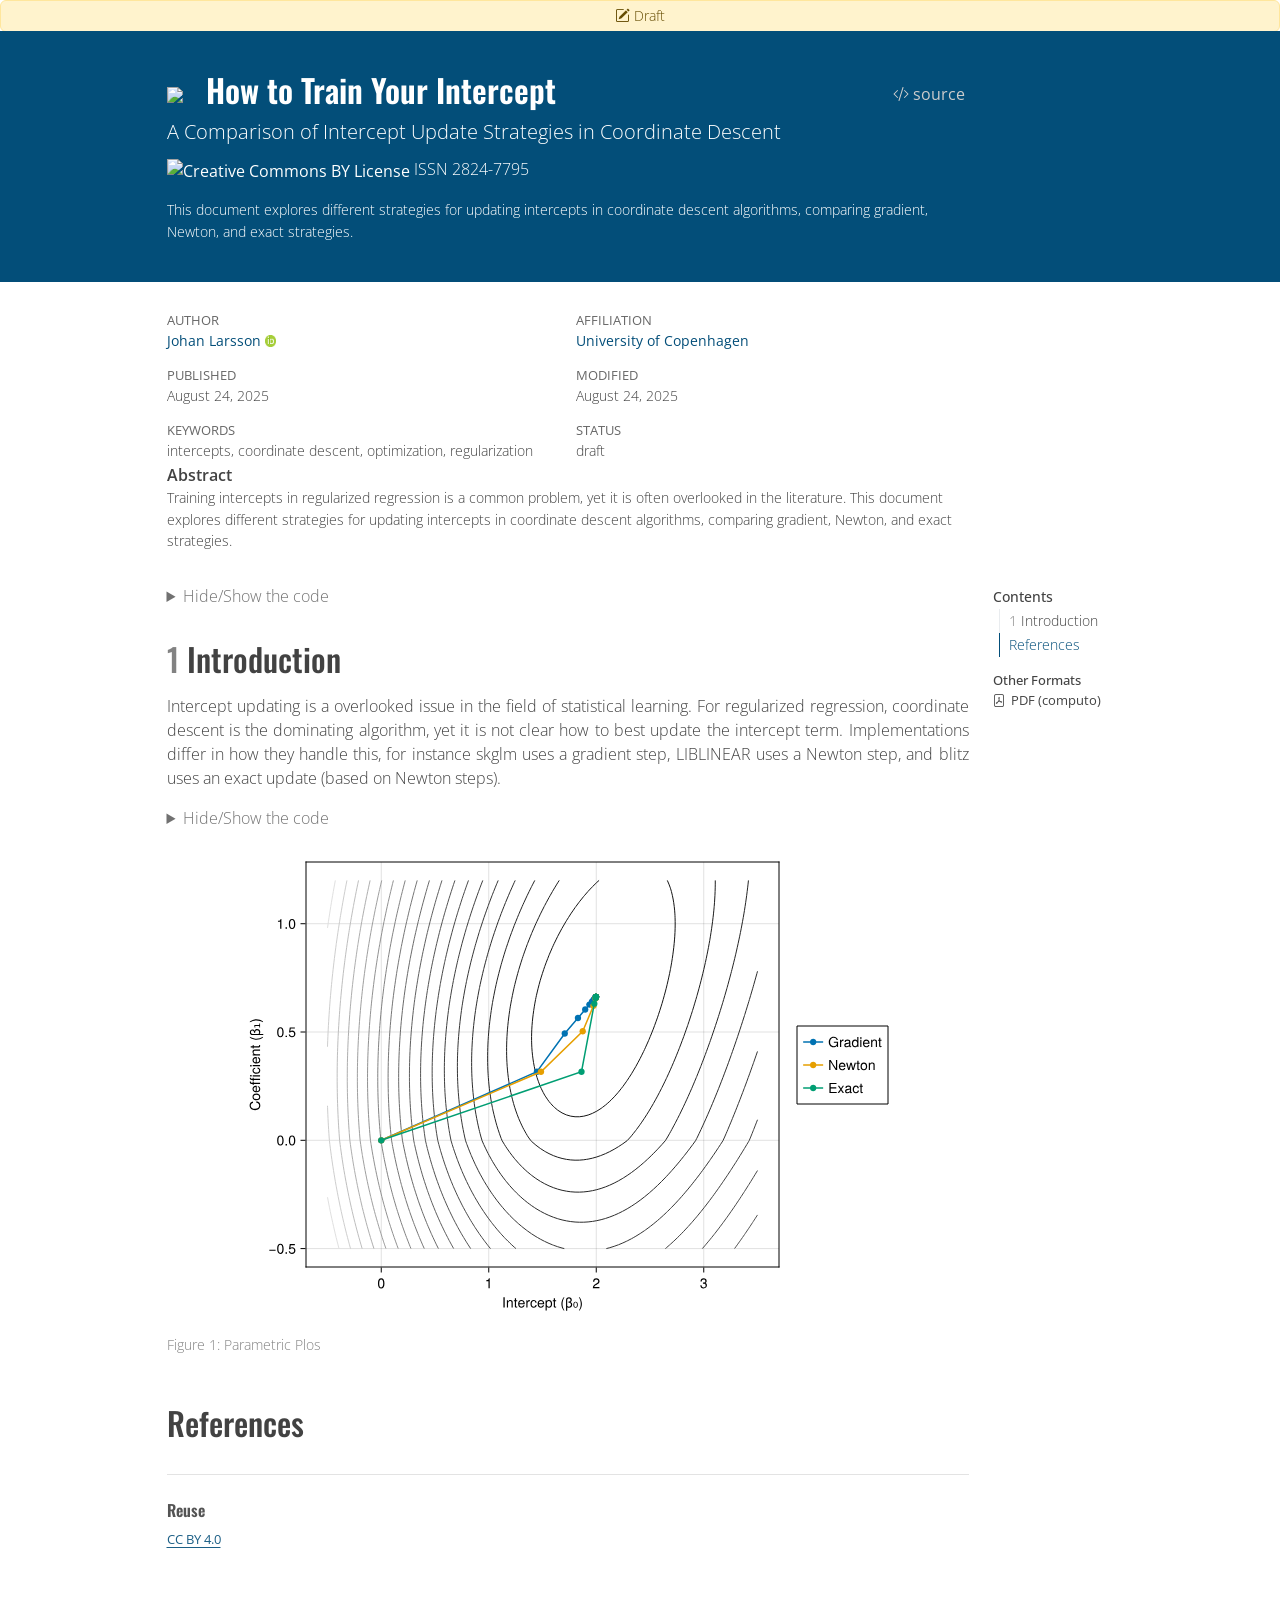
==== commit d77a6be0: "Built site for gh-pages" ====
--- a/index.html
+++ b/index.html
@@ -2,12 +2,12 @@
 <html xmlns="http://www.w3.org/1999/xhtml" lang="en" xml:lang="en"><head>
 
 <meta charset="utf-8">
-<meta name="generator" content="quarto-1.8.20">
+<meta name="generator" content="quarto-1.8.21">
 
 <meta name="viewport" content="width=device-width, initial-scale=1.0, user-scalable=yes">
 
 <meta name="author" content="Johan Larsson">
-<meta name="dcterms.date" content="2025-08-17">
+<meta name="dcterms.date" content="2025-08-24">
 <meta name="keywords" content="intercepts, coordinate descent, optimization, regularization">
 <meta name="description" content="This document explores different strategies for updating intercepts in coordinate descent algorithms, comparing gradient, Newton, and exact strategies.">
 
@@ -89,10 +89,10 @@
 <script src="intercepts_files/libs/quarto-html/tippy.umd.min.js"></script>
 <script src="intercepts_files/libs/quarto-html/anchor.min.js"></script>
 <link href="intercepts_files/libs/quarto-html/tippy.css" rel="stylesheet">
-<link href="intercepts_files/libs/quarto-html/quarto-syntax-highlighting-fd9d6c30cab5d2c8203bafff536ddc12.css" rel="stylesheet" id="quarto-text-highlighting-styles">
+<link href="intercepts_files/libs/quarto-html/quarto-syntax-highlighting-f9d2e688c83043042fa051765c26f29b.css" rel="stylesheet" id="quarto-text-highlighting-styles">
 <script src="intercepts_files/libs/bootstrap/bootstrap.min.js"></script>
 <link href="intercepts_files/libs/bootstrap/bootstrap-icons.css" rel="stylesheet">
-<link href="intercepts_files/libs/bootstrap/bootstrap-8a82565685b142033e2aa9dc07ace261.min.css" rel="stylesheet" append-hash="true" id="quarto-bootstrap" data-mode="light">
+<link href="intercepts_files/libs/bootstrap/bootstrap-37a15b77c2e06d6eab9c0db6c66d2ed3.min.css" rel="stylesheet" append-hash="true" id="quarto-bootstrap" data-mode="light">
 <script src="intercepts_files/libs/quarto-contrib/pseudocode-2.4.1/pseudocode.min.js"></script>
 <link href="intercepts_files/libs/quarto-contrib/pseudocode-2.4.1/pseudocode.min.css" rel="stylesheet">
 <style>
@@ -159,14 +159,14 @@
       <div>
       <div class="quarto-title-meta-heading">Published</div>
       <div class="quarto-title-meta-contents">
-        <p class="date">August 17, 2025</p>
+        <p class="date">August 24, 2025</p>
       </div>
     </div>
                                     
       <div>
       <div class="quarto-title-meta-heading">Modified</div>
       <div class="quarto-title-meta-contents">
-        <p class="date-modified">August 17, 2025</p>
+        <p class="date-modified">August 24, 2025</p>
       </div>
     </div>
       
@@ -290,31 +290,11 @@
 <span id="cb2-63"><a href="#cb2-63" aria-hidden="true" tabindex="-1"></a></span>
 <span id="cb2-64"><a href="#cb2-64" aria-hidden="true" tabindex="-1"></a>fig</span></code></pre></div><button title="Copy to Clipboard" class="code-copy-button"><i class="bi"></i></button></div>
 </details>
-<div class="cell-output cell-output-stdout">
-<div class="ansi-escaped-output">
-<pre><span class="ansi-bright-green-fg ansi-bold">Precompiling</span> Intercepts...
-    849.7 ms<span class="ansi-green-fg">  ✓ </span><span class="ansi-bright-black-fg">Arpack_jll</span>
-   1081.1 ms<span class="ansi-green-fg">  ✓ </span><span class="ansi-bright-black-fg">StringEncodings</span>
-    909.0 ms<span class="ansi-green-fg">  ✓ </span><span class="ansi-bright-black-fg">InlineStrings → ParsersExt</span>
-   4627.1 ms<span class="ansi-green-fg">  ✓ </span><span class="ansi-bright-black-fg">StatsModels</span>
-   1164.3 ms<span class="ansi-green-fg">  ✓ </span>Arpack
-   2302.8 ms<span class="ansi-green-fg">  ✓ </span><span class="ansi-bright-black-fg">YAML</span>
-   1666.0 ms<span class="ansi-green-fg">  ✓ </span><span class="ansi-bright-black-fg">WeakRefStrings</span>
-   4916.4 ms<span class="ansi-green-fg">  ✓ </span>GLM
-  21347.6 ms<span class="ansi-green-fg">  ✓ </span><span class="ansi-bright-black-fg">JSON3</span>
-  26747.6 ms<span class="ansi-green-fg">  ✓ </span><span class="ansi-bright-black-fg">CommonMark</span>
-  31961.3 ms<span class="ansi-green-fg">  ✓ </span>CSV
-  29290.3 ms<span class="ansi-green-fg">  ✓ </span>QuartoNotebookRunner
-   1111.8 ms<span class="ansi-green-fg">  ✓ </span>Intercepts
-  13 dependencies successfully precompiled in 57 seconds. 291 already precompiled.
-</pre>
-</div>
-</div>
 <div class="cell-output cell-output-display" data-execution_count="1">
 <div id="fig-parametric" class="quarto-float quarto-figure quarto-figure-center anchored">
 <figure class="quarto-float quarto-float-fig figure">
 <div aria-describedby="fig-parametric-caption-0ceaefa1-69ba-4598-a22c-09a6ac19f8ca">
-<img src="intercepts_files/figure-html/fig-parametric-output-2.svg" class="img-fluid figure-img">
+<img src="intercepts_files/figure-html/fig-parametric-output-1.svg" class="img-fluid figure-img">
 </div>
 <figcaption class="quarto-float-caption-bottom quarto-float-caption quarto-float-fig" id="fig-parametric-caption-0ceaefa1-69ba-4598-a22c-09a6ac19f8ca">
 Figure&nbsp;1: Parametric Plos
--- a/intercepts_files/libs/quarto-html/quarto-syntax-highlighting-f9d2e688c83043042fa051765c26f29b.css
+++ b/intercepts_files/libs/quarto-html/quarto-syntax-highlighting-f9d2e688c83043042fa051765c26f29b.css
@@ -0,0 +1,210 @@
+/* quarto syntax highlight colors */
+:root {
+  --quarto-hl-al-color: #ff5555;
+  --quarto-hl-an-color: #6a737d;
+  --quarto-hl-at-color: #d73a49;
+  --quarto-hl-bn-color: #005cc5;
+  --quarto-hl-bu-color: #d73a49;
+  --quarto-hl-ch-color: #032f62;
+  --quarto-hl-co-color: #6a737d;
+  --quarto-hl-cv-color: #6a737d;
+  --quarto-hl-cn-color: #005cc5;
+  --quarto-hl-cf-color: #d73a49;
+  --quarto-hl-dt-color: #d73a49;
+  --quarto-hl-dv-color: #005cc5;
+  --quarto-hl-do-color: #6a737d;
+  --quarto-hl-er-color: #ff5555;
+  --quarto-hl-ex-color: #d73a49;
+  --quarto-hl-fl-color: #005cc5;
+  --quarto-hl-fu-color: #6f42c1;
+  --quarto-hl-im-color: #032f62;
+  --quarto-hl-in-color: #6a737d;
+  --quarto-hl-kw-color: #d73a49;
+  --quarto-hl-op-color: #24292e;
+  --quarto-hl-pp-color: #d73a49;
+  --quarto-hl-re-color: #6a737d;
+  --quarto-hl-sc-color: #005cc5;
+  --quarto-hl-ss-color: #032f62;
+  --quarto-hl-st-color: #032f62;
+  --quarto-hl-va-color: #e36209;
+  --quarto-hl-vs-color: #032f62;
+  --quarto-hl-wa-color: #ff5555;
+}
+
+/* other quarto variables */
+:root {
+  --quarto-font-monospace: SFMono-Regular, Menlo, Monaco, Consolas, "Liberation Mono", "Courier New", monospace;
+}
+
+/* syntax highlight based on Pandoc's rules */
+pre > code.sourceCode > span {
+  color: #24292e;
+}
+
+code.sourceCode > span {
+  color: #24292e;
+}
+
+div.sourceCode,
+div.sourceCode pre.sourceCode {
+  color: #24292e;
+}
+
+/* Normal */
+code span {
+  color: #24292e;
+}
+
+/* Alert */
+code span.al {
+  font-weight: bold;
+  color: #ff5555;
+}
+
+/* Annotation */
+code span.an {
+  color: #6a737d;
+}
+
+/* Attribute */
+code span.at {
+  color: #d73a49;
+}
+
+/* BaseN */
+code span.bn {
+  color: #005cc5;
+}
+
+/* BuiltIn */
+code span.bu {
+  color: #d73a49;
+}
+
+/* ControlFlow */
+code span.cf {
+  color: #d73a49;
+}
+
+/* Char */
+code span.ch {
+  color: #032f62;
+}
+
+/* Constant */
+code span.cn {
+  color: #005cc5;
+}
+
+/* Comment */
+code span.co {
+  color: #6a737d;
+}
+
+/* CommentVar */
+code span.cv {
+  color: #6a737d;
+}
+
+/* Documentation */
+code span.do {
+  color: #6a737d;
+}
+
+/* DataType */
+code span.dt {
+  color: #d73a49;
+}
+
+/* DecVal */
+code span.dv {
+  color: #005cc5;
+}
+
+/* Error */
+code span.er {
+  color: #ff5555;
+  text-decoration: underline;
+}
+
+/* Extension */
+code span.ex {
+  font-weight: bold;
+  color: #d73a49;
+}
+
+/* Float */
+code span.fl {
+  color: #005cc5;
+}
+
+/* Function */
+code span.fu {
+  color: #6f42c1;
+}
+
+/* Import */
+code span.im {
+  color: #032f62;
+}
+
+/* Information */
+code span.in {
+  color: #6a737d;
+}
+
+/* Keyword */
+code span.kw {
+  color: #d73a49;
+}
+
+/* Operator */
+code span.op {
+  color: #24292e;
+}
+
+/* Preprocessor */
+code span.pp {
+  color: #d73a49;
+}
+
+/* RegionMarker */
+code span.re {
+  color: #6a737d;
+}
+
+/* SpecialChar */
+code span.sc {
+  color: #005cc5;
+}
+
+/* SpecialString */
+code span.ss {
+  color: #032f62;
+}
+
+/* String */
+code span.st {
+  color: #032f62;
+}
+
+/* Variable */
+code span.va {
+  color: #e36209;
+}
+
+/* VerbatimString */
+code span.vs {
+  color: #032f62;
+}
+
+/* Warning */
+code span.wa {
+  color: #ff5555;
+}
+
+.prevent-inlining {
+  content: "</";
+}
+
+/*# sourceMappingURL=572f06b83a5d4648b24911c1dc21cd4e.css.map */
